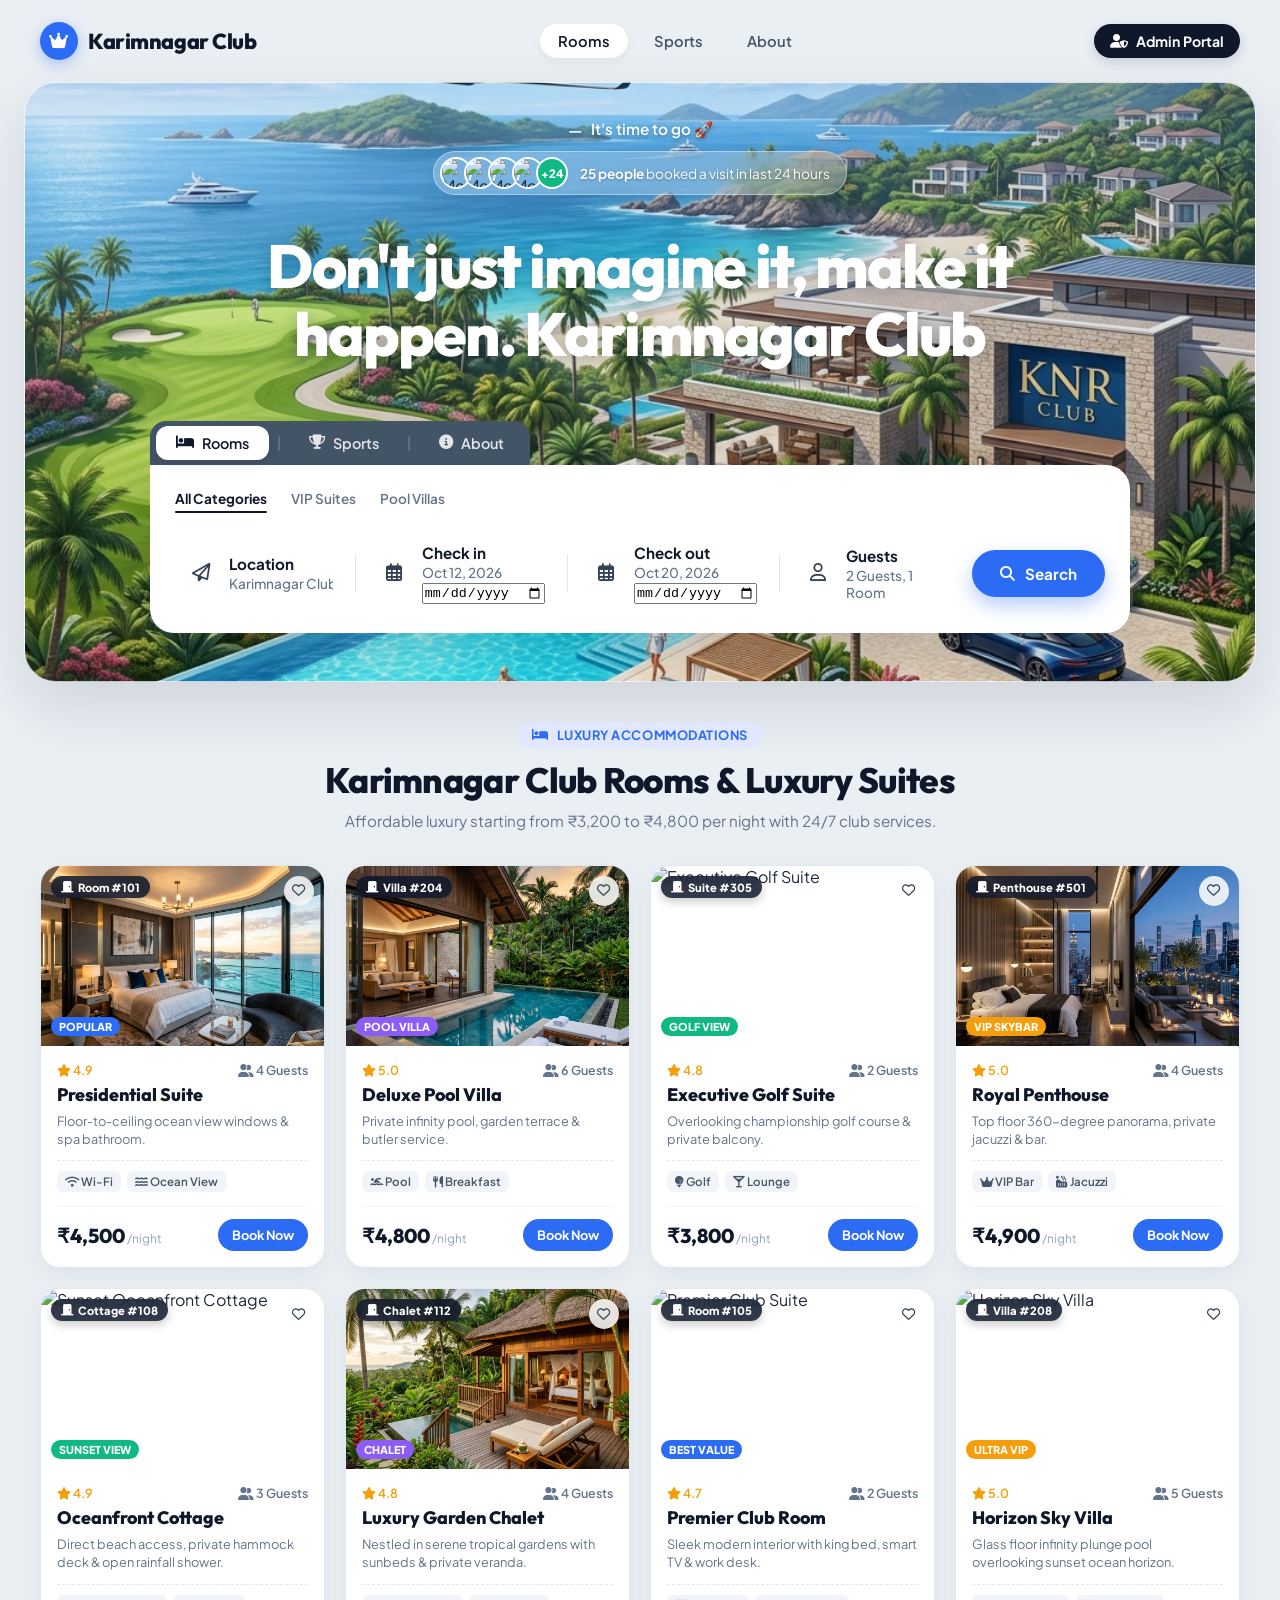
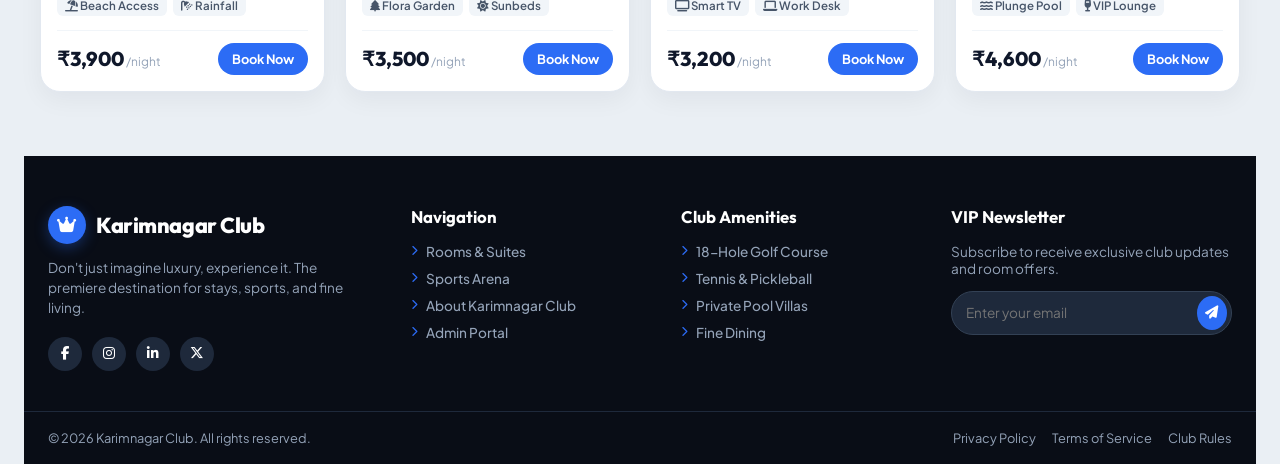
==== index.html @ 80416313 "Added club images" ====
﻿<!DOCTYPE html>
<html lang="en">
<head>
  <meta charset="UTF-8">
  <meta name="viewport" content="width=device-width, initial-scale=1.0">
  <title>Karimnagar Club - Exclusive Luxury Club, Suites & Sports Arena</title>
  <meta name="description" content="Experience premium luxury rooms, world-class sports facilities, and exclusive hospitality at Karimnagar Club. Book your stay today.">
  
  <!-- Google Fonts: Plus Jakarta Sans & Outfit -->
  <link rel="preconnect" href="https://fonts.googleapis.com">
  <link rel="preconnect" href="https://fonts.gstatic.com" crossorigin>
  <link href="https://fonts.googleapis.com/css2?family=Outfit:wght@400;500;600;700;800&family=Plus+Jakarta+Sans:wght@400;500;600;700;800&display=swap" rel="stylesheet">
  
  <!-- FontAwesome 6.5.1 Icons CDN -->
  <link rel="stylesheet" href="https://cdnjs.cloudflare.com/ajax/libs/font-awesome/6.5.1/css/all.min.css">
  
  <link rel="stylesheet" href="styles.css">
</head>
<body>

  <!-- Top Page Header Bar -->
  <header class="top-navbar">
    <div class="nav-container">
      
      <!-- Brand Logo -->
      <a href="#" class="brand-logo" id="brandLogo">
        <div class="logo-icon-wrapper">
          <i class="fa-solid fa-crown logo-icon"></i>
        </div>
        <span class="logo-text">Karimnagar Club</span>
      </a>



      <!-- Navigation Links -->
      <nav class="nav-menu" id="navMenu">
        <a href="#rooms" class="nav-link active" data-tab-nav="rooms">Rooms</a>
        <a href="#sports" class="nav-link" data-tab-nav="sports">Sports</a>
        <a href="#about" class="nav-link" data-tab-nav="about">About</a>
      </nav>

      <!-- Right Action Buttons -->
      <div class="nav-right-actions">
        <!-- Admin Dashboard Link -->
        <a href="./CLUB ADMIN/index.html" class="admin-link-btn" title="Open Admin Dashboard">
          <i class="fa-solid fa-user-shield"></i> Admin Portal
        </a>

        <button class="mobile-toggle-btn" id="mobileToggleBtn" aria-label="Toggle menu">
          <i class="fa-solid fa-bars"></i>
        </button>
      </div>

    </div>
  </header>

  <!-- Main Hero Card Container -->
  <main class="main-hero-section" id="home">
    <div class="hero-card-wrapper">



      <!-- Hero Top Banner Info -->
      <div class="hero-top-info">
        <div class="hero-tag-badge">
          <span class="dash">—</span>
          <span class="tag-text">It's time to go 🚀</span>
        </div>

        <div class="booking-social-proof">
          <div class="avatar-stack">
            <img src="https://images.unsplash.com/photo-1534528741775-53994a69daeb?w=100&auto=format&fit=crop&q=80" alt="Member 1" class="avatar-img">
            <img src="https://images.unsplash.com/photo-1507003211169-0a1dd7228f2d?w=100&auto=format&fit=crop&q=80" alt="Member 2" class="avatar-img">
            <img src="https://images.unsplash.com/photo-1494790108377-be9c29b29330?w=100&auto=format&fit=crop&q=80" alt="Member 3" class="avatar-img">
            <img src="https://images.unsplash.com/photo-1500648767791-00dcc994a43e?w=100&auto=format&fit=crop&q=80" alt="Member 4" class="avatar-img">
            <span class="avatar-count-badge">+24</span>
          </div>
          <span class="proof-text"><strong>25 people</strong> booked a visit in last 24 hours</span>
        </div>
      </div>

      <!-- Main Headline -->
      <div class="hero-headline-container">
        <h1 class="hero-headline">
          Don't just imagine it, make it<br class="desktop-br"> happen. <span class="highlight-word">Karimnagar Club</span>
        </h1>
      </div>

      <!-- Floating Booking / Search Widget Card -->
      <div class="search-widget-wrapper">
        
        <!-- Attached Navigation Tabs -->
        <div class="search-main-tabs" role="tablist">
          <button class="search-tab-btn active" data-tab="rooms" role="tab" aria-selected="true">
            <i class="fa-solid fa-bed"></i> Rooms
          </button>
          <div class="tab-divider">|</div>
          <button class="search-tab-btn" data-tab="sports" role="tab" aria-selected="false">
            <i class="fa-solid fa-trophy"></i> Sports
          </button>
          <div class="tab-divider">|</div>
          <button class="search-tab-btn" data-tab="about" role="tab" aria-selected="false">
            <i class="fa-solid fa-circle-info"></i> About
          </button>
        </div>

        <!-- Main Input White Box -->
        <div class="search-box-card">
          
          <div class="sub-category-filters">
            <button class="sub-filter-btn active" data-filter="all">All Categories</button>
            <button class="sub-filter-btn" data-filter="vip">VIP Suites</button>
            <button class="sub-filter-btn" data-filter="villas">Pool Villas</button>
          </div>

          <form class="search-form" id="searchForm" onsubmit="event.preventDefault();">
            
            <!-- 1. Location -->
            <div class="input-group-col location-col" id="locationGroup">
              <div class="input-icon">
                <i class="fa-regular fa-paper-plane"></i>
              </div>
              <div class="input-content">
                <label for="locationInput" class="input-label">Location</label>
                <input type="text" id="locationInput" class="custom-text-input" readonly value="Karimnagar Club Royal Resort">
              </div>
            </div>

            <div class="form-col-divider"></div>

            <!-- 2. Check In -->
            <div class="input-group-col date-col">
              <div class="input-icon">
                <i class="fa-regular fa-calendar-days"></i>
              </div>
              <div class="input-content">
                <label for="checkInInput" class="input-label">Check in</label>
                <input type="text" id="checkInInput" class="custom-text-input date-picker-trigger" placeholder="Add dates" readonly value="Oct 12, 2026">
                <input type="date" id="nativeCheckIn" class="native-date-hidden">
              </div>
            </div>

            <div class="form-col-divider"></div>

            <!-- 3. Check Out -->
            <div class="input-group-col date-col">
              <div class="input-icon">
                <i class="fa-regular fa-calendar-days"></i>
              </div>
              <div class="input-content">
                <label for="checkOutInput" class="input-label">Check out</label>
                <input type="text" id="checkOutInput" class="custom-text-input date-picker-trigger" placeholder="Add dates" readonly value="Oct 20, 2026">
                <input type="date" id="nativeCheckOut" class="native-date-hidden">
              </div>
            </div>

            <div class="form-col-divider"></div>

            <!-- 4. Guests -->
            <div class="input-group-col guests-col" id="guestsGroup">
              <div class="input-icon">
                <i class="fa-regular fa-user"></i>
              </div>
              <div class="input-content">
                <label class="input-label">Guests</label>
                <span class="guests-display-text" id="guestsDisplayText">2 Guests, 1 Room</span>
              </div>
              
              <div class="guests-popup-card" id="guestsPopup">
                <div class="guest-counter-row">
                  <div class="counter-info">
                    <span class="counter-title">Adults</span>
                    <span class="counter-subtitle">Ages 13 or above</span>
                  </div>
                  <div class="counter-controls">
                    <button class="counter-btn" id="adultMinus" type="button"><i class="fa-solid fa-minus"></i></button>
                    <span class="counter-value" id="adultCount">2</span>
                    <button class="counter-btn" id="adultPlus" type="button"><i class="fa-solid fa-plus"></i></button>
                  </div>
                </div>

                <div class="guest-counter-row">
                  <div class="counter-info">
                    <span class="counter-title">Children</span>
                    <span class="counter-subtitle">Ages 0 to 12</span>
                  </div>
                  <div class="counter-controls">
                    <button class="counter-btn" id="childMinus" type="button"><i class="fa-solid fa-minus"></i></button>
                    <span class="counter-value" id="childCount">0</span>
                    <button class="counter-btn" id="childPlus" type="button"><i class="fa-solid fa-plus"></i></button>
                  </div>
                </div>
              </div>
            </div>

            <!-- 5. Submit Search Button -->
            <div class="search-btn-col">
              <button type="submit" class="primary-search-btn" id="searchSubmitBtn">
                <i class="fa-solid fa-magnifying-glass"></i>
                <span>Search</span>
              </button>
            </div>

          </form>

        </div>

      </div>

    </div>
  </main>

  <!-- Dynamic Content View Area -->
  <div class="tab-content-wrapper">

    <!-- ==========================================================================
         TAB 1 CONTENT: ROOMS (Affordable 3,000 - 4,800 INR Pricing!)
         ========================================================================== -->
    <section class="tab-content-section active-section" id="section-rooms">
      <div class="section-container">
        <div class="section-header">
          <div class="section-badge"><i class="fa-solid fa-bed"></i> Luxury Accommodations</div>
          <h2 class="section-title">Karimnagar Club Rooms & Luxury Suites</h2>
          <p class="section-subtitle">Affordable luxury starting from ₹3,200 to ₹4,800 per night with 24/7 club services.</p>
        </div>

        <div class="rooms-grid">
          
          <!-- Room Card 1 (Room #101) -->
          <div class="room-card">
            <div class="room-image-wrapper">
              <img src="assets/room_presidential.png" alt="Presidential Ocean Suite" class="room-img">
              <span class="room-number-tag"><i class="fa-solid fa-door-closed"></i> Room #101</span>
              <span class="room-badge popular-badge">Popular</span>
              <button class="wishlist-btn" title="Save"><i class="fa-regular fa-heart"></i></button>
            </div>
            <div class="room-content">
              <div class="room-meta">
                <span class="room-rating"><i class="fa-solid fa-star"></i> 4.9</span>
                <span class="room-capacity"><i class="fa-solid fa-user-group"></i> 4 Guests</span>
              </div>
              <h3 class="room-title">Presidential Suite</h3>
              <p class="room-description">Floor-to-ceiling ocean view windows & spa bathroom.</p>
              <div class="room-amenities">
                <span><i class="fa-solid fa-wifi"></i> Wi-Fi</span>
                <span><i class="fa-solid fa-water"></i> Ocean View</span>
              </div>
              <div class="room-footer">
                <div class="room-price-box">
                  <span class="price-amount">₹4,500</span>
                  <span class="price-period">/night</span>
                </div>
                <button class="book-now-btn" onclick="bookRoom('Room #101 - Presidential Suite', '₹4,500')">Book Now</button>
              </div>
            </div>
          </div>

          <!-- Room Card 2 (Villa #204) -->
          <div class="room-card">
            <div class="room-image-wrapper">
              <img src="assets/room_villa.png" alt="Deluxe Private Pool Villa" class="room-img">
              <span class="room-number-tag"><i class="fa-solid fa-door-closed"></i> Villa #204</span>
              <span class="room-badge luxury-badge">Pool Villa</span>
              <button class="wishlist-btn" title="Save"><i class="fa-regular fa-heart"></i></button>
            </div>
            <div class="room-content">
              <div class="room-meta">
                <span class="room-rating"><i class="fa-solid fa-star"></i> 5.0</span>
                <span class="room-capacity"><i class="fa-solid fa-user-group"></i> 6 Guests</span>
              </div>
              <h3 class="room-title">Deluxe Pool Villa</h3>
              <p class="room-description">Private infinity pool, garden terrace & butler service.</p>
              <div class="room-amenities">
                <span><i class="fa-solid fa-person-swimming"></i> Pool</span>
                <span><i class="fa-solid fa-utensils"></i> Breakfast</span>
              </div>
              <div class="room-footer">
                <div class="room-price-box">
                  <span class="price-amount">₹4,800</span>
                  <span class="price-period">/night</span>
                </div>
                <button class="book-now-btn" onclick="bookRoom('Villa #204 - Deluxe Pool Villa', '₹4,800')">Book Now</button>
              </div>
            </div>
          </div>

          <!-- Room Card 3 (Suite #305) -->
          <div class="room-card">
            <div class="room-image-wrapper">
              <img src="https://images.unsplash.com/photo-1582719478250-c89cae4dc85b?w=800&auto=format&fit=crop&q=80" alt="Executive Golf Suite" class="room-img">
              <span class="room-number-tag"><i class="fa-solid fa-door-closed"></i> Suite #305</span>
              <span class="room-badge view-badge">Golf View</span>
              <button class="wishlist-btn" title="Save"><i class="fa-regular fa-heart"></i></button>
            </div>
            <div class="room-content">
              <div class="room-meta">
                <span class="room-rating"><i class="fa-solid fa-star"></i> 4.8</span>
                <span class="room-capacity"><i class="fa-solid fa-user-group"></i> 2 Guests</span>
              </div>
              <h3 class="room-title">Executive Golf Suite</h3>
              <p class="room-description">Overlooking championship golf course & private balcony.</p>
              <div class="room-amenities">
                <span><i class="fa-solid fa-golf-ball-tee"></i> Golf</span>
                <span><i class="fa-solid fa-martini-glass"></i> Lounge</span>
              </div>
              <div class="room-footer">
                <div class="room-price-box">
                  <span class="price-amount">₹3,800</span>
                  <span class="price-period">/night</span>
                </div>
                <button class="book-now-btn" onclick="bookRoom('Suite #305 - Executive Golf Suite', '₹3,800')">Book Now</button>
              </div>
            </div>
          </div>

          <!-- Room Card 4 (Penthouse #501) -->
          <div class="room-card">
            <div class="room-image-wrapper">
              <img src="assets/room_penthouse.png" alt="Royal Penthouse Suite" class="room-img">
              <span class="room-number-tag"><i class="fa-solid fa-door-closed"></i> Penthouse #501</span>
              <span class="room-badge penthouse-badge">VIP Skybar</span>
              <button class="wishlist-btn" title="Save"><i class="fa-regular fa-heart"></i></button>
            </div>
            <div class="room-content">
              <div class="room-meta">
                <span class="room-rating"><i class="fa-solid fa-star"></i> 5.0</span>
                <span class="room-capacity"><i class="fa-solid fa-user-group"></i> 4 Guests</span>
              </div>
              <h3 class="room-title">Royal Penthouse</h3>
              <p class="room-description">Top floor 360-degree panorama, private jacuzzi & bar.</p>
              <div class="room-amenities">
                <span><i class="fa-solid fa-crown"></i> VIP Bar</span>
                <span><i class="fa-solid fa-hot-tub-person"></i> Jacuzzi</span>
              </div>
              <div class="room-footer">
                <div class="room-price-box">
                  <span class="price-amount">₹4,900</span>
                  <span class="price-period">/night</span>
                </div>
                <button class="book-now-btn" onclick="bookRoom('Penthouse #501 - Royal Penthouse', '₹4,900')">Book Now</button>
              </div>
            </div>
          </div>

          <!-- Room Card 5 (Cottage #108) -->
          <div class="room-card">
            <div class="room-image-wrapper">
              <img src="https://images.unsplash.com/photo-1566073771259-6a8506099945?w=800&auto=format&fit=crop&q=80" alt="Sunset Oceanfront Cottage" class="room-img">
              <span class="room-number-tag"><i class="fa-solid fa-door-closed"></i> Cottage #108</span>
              <span class="room-badge view-badge">Sunset View</span>
              <button class="wishlist-btn" title="Save"><i class="fa-regular fa-heart"></i></button>
            </div>
            <div class="room-content">
              <div class="room-meta">
                <span class="room-rating"><i class="fa-solid fa-star"></i> 4.9</span>
                <span class="room-capacity"><i class="fa-solid fa-user-group"></i> 3 Guests</span>
              </div>
              <h3 class="room-title">Oceanfront Cottage</h3>
              <p class="room-description">Direct beach access, private hammock deck & open rainfall shower.</p>
              <div class="room-amenities">
                <span><i class="fa-solid fa-umbrella-beach"></i> Beach Access</span>
                <span><i class="fa-solid fa-shower"></i> Rainfall</span>
              </div>
              <div class="room-footer">
                <div class="room-price-box">
                  <span class="price-amount">₹3,900</span>
                  <span class="price-period">/night</span>
                </div>
                <button class="book-now-btn" onclick="bookRoom('Cottage #108 - Oceanfront Cottage', '₹3,900')">Book Now</button>
              </div>
            </div>
          </div>

          <!-- Room Card 6 (Chalet #112) -->
          <div class="room-card">
            <div class="room-image-wrapper">
              <img src="assets/room_chalet.png" alt="Luxury Garden Chalet" class="room-img">
              <span class="room-number-tag"><i class="fa-solid fa-door-closed"></i> Chalet #112</span>
              <span class="room-badge luxury-badge">Chalet</span>
              <button class="wishlist-btn" title="Save"><i class="fa-regular fa-heart"></i></button>
            </div>
            <div class="room-content">
              <div class="room-meta">
                <span class="room-rating"><i class="fa-solid fa-star"></i> 4.8</span>
                <span class="room-capacity"><i class="fa-solid fa-user-group"></i> 4 Guests</span>
              </div>
              <h3 class="room-title">Luxury Garden Chalet</h3>
              <p class="room-description">Nestled in serene tropical gardens with sunbeds & private veranda.</p>
              <div class="room-amenities">
                <span><i class="fa-solid fa-tree"></i> Flora Garden</span>
                <span><i class="fa-solid fa-sun"></i> Sunbeds</span>
              </div>
              <div class="room-footer">
                <div class="room-price-box">
                  <span class="price-amount">₹3,500</span>
                  <span class="price-period">/night</span>
                </div>
                <button class="book-now-btn" onclick="bookRoom('Chalet #112 - Garden Chalet', '₹3,500')">Book Now</button>
              </div>
            </div>
          </div>

          <!-- Room Card 7 (Room #105) -->
          <div class="room-card">
            <div class="room-image-wrapper">
              <img src="https://images.unsplash.com/photo-1618773928121-c32242e63f39?w=800&auto=format&fit=crop&q=80" alt="Premier Club Suite" class="room-img">
              <span class="room-number-tag"><i class="fa-solid fa-door-closed"></i> Room #105</span>
              <span class="room-badge popular-badge">Best Value</span>
              <button class="wishlist-btn" title="Save"><i class="fa-regular fa-heart"></i></button>
            </div>
            <div class="room-content">
              <div class="room-meta">
                <span class="room-rating"><i class="fa-solid fa-star"></i> 4.7</span>
                <span class="room-capacity"><i class="fa-solid fa-user-group"></i> 2 Guests</span>
              </div>
              <h3 class="room-title">Premier Club Room</h3>
              <p class="room-description">Sleek modern interior with king bed, smart TV & work desk.</p>
              <div class="room-amenities">
                <span><i class="fa-solid fa-tv"></i> Smart TV</span>
                <span><i class="fa-solid fa-laptop"></i> Work Desk</span>
              </div>
              <div class="room-footer">
                <div class="room-price-box">
                  <span class="price-amount">₹3,200</span>
                  <span class="price-period">/night</span>
                </div>
                <button class="book-now-btn" onclick="bookRoom('Room #105 - Premier Club Room', '₹3,200')">Book Now</button>
              </div>
            </div>
          </div>

          <!-- Room Card 8 (Villa #208) -->
          <div class="room-card">
            <div class="room-image-wrapper">
              <img src="https://images.unsplash.com/photo-1590490360182-c33d57733427?w=800&auto=format&fit=crop&q=80" alt="Horizon Sky Villa" class="room-img">
              <span class="room-number-tag"><i class="fa-solid fa-door-closed"></i> Villa #208</span>
              <span class="room-badge penthouse-badge">Ultra VIP</span>
              <button class="wishlist-btn" title="Save"><i class="fa-regular fa-heart"></i></button>
            </div>
            <div class="room-content">
              <div class="room-meta">
                <span class="room-rating"><i class="fa-solid fa-star"></i> 5.0</span>
                <span class="room-capacity"><i class="fa-solid fa-user-group"></i> 5 Guests</span>
              </div>
              <h3 class="room-title">Horizon Sky Villa</h3>
              <p class="room-description">Glass floor infinity plunge pool overlooking sunset ocean horizon.</p>
              <div class="room-amenities">
                <span><i class="fa-solid fa-water"></i> Plunge Pool</span>
                <span><i class="fa-solid fa-wine-glass"></i> VIP Lounge</span>
              </div>
              <div class="room-footer">
                <div class="room-price-box">
                  <span class="price-amount">₹4,600</span>
                  <span class="price-period">/night</span>
                </div>
                <button class="book-now-btn" onclick="bookRoom('Villa #208 - Horizon Sky Villa', '₹4,600')">Book Now</button>
              </div>
            </div>
          </div>

        </div>
      </div>
    </section>

    <!-- TAB 2: SPORTS -->
    <section class="tab-content-section" id="section-sports">
      <div class="section-container sports-section-bg">
        <div class="section-header">
          <div class="section-badge sports-badge"><i class="fa-solid fa-trophy"></i> World-Class Facilities</div>
          <h2 class="section-title">Karimnagar Club Sports & Athletic Arena</h2>
          <p class="section-subtitle">Explore 6 professional sporting facilities with certified trainers, night lighting, and tournament hosting.</p>
        </div>

        <div class="sports-grid">
          
          <div class="sport-card">
            <div class="sport-image-wrapper">
              <img src="assets/sport_golf.png" alt="Golf Course" class="sport-img">
              <span class="sport-category-tag"><i class="fa-solid fa-golf-ball-tee"></i> Golf & Country Club</span>
            </div>
            <div class="sport-content">
              <div class="sport-header-row">
                <h3 class="sport-title">18-Hole Championship Golf Course</h3>
                <span class="sport-status"><i class="fa-solid fa-circle-dot"></i> Open Daily</span>
              </div>
              <p class="sport-description">PGA standard greens featuring scenic water hazards, practice range & pro shop.</p>
              <div class="sport-features-list">
                <span><i class="fa-solid fa-circle-check"></i> Night Lighting</span>
                <span><i class="fa-solid fa-circle-check"></i> PGA Pro Trainers</span>
              </div>
            </div>
          </div>

          <div class="sport-card">
            <div class="sport-image-wrapper">
              <img src="assets/sport_tennis.png" alt="Tennis Courts" class="sport-img">
              <span class="sport-category-tag"><i class="fa-solid fa-baseball"></i> Racket Sports</span>
            </div>
            <div class="sport-content">
              <div class="sport-header-row">
                <h3 class="sport-title">Illuminated Tennis & Pickleball</h3>
                <span class="sport-status"><i class="fa-solid fa-circle-dot"></i> Open Daily</span>
              </div>
              <p class="sport-description">Synthetic clay and hard courts equipped with LED floodlights & ball machines.</p>
              <div class="sport-features-list">
                <span><i class="fa-solid fa-circle-check"></i> 6 Clay Courts</span>
                <span><i class="fa-solid fa-circle-check"></i> Pickleball Zone</span>
              </div>
            </div>
          </div>

          <div class="sport-card">
            <div class="sport-image-wrapper">
              <img src="https://images.unsplash.com/photo-1576013551627-0cc20b96c2a7?w=800&auto=format&fit=crop&q=80" alt="Infinity Pool" class="sport-img">
              <span class="sport-category-tag"><i class="fa-solid fa-person-swimming"></i> Aquatics</span>
            </div>
            <div class="sport-content">
              <div class="sport-header-row">
                <h3 class="sport-title">Infinity Olympic Lap Pool</h3>
                <span class="sport-status"><i class="fa-solid fa-circle-dot"></i> Open Daily</span>
              </div>
              <p class="sport-description">Temperature-controlled 50-meter lap pool with poolside cabanas & aquatic lounge.</p>
              <div class="sport-features-list">
                <span><i class="fa-solid fa-circle-check"></i> Heated Pool</span>
                <span><i class="fa-solid fa-circle-check"></i> Poolside Bar</span>
              </div>
            </div>
          </div>

          <div class="sport-card">
            <div class="sport-image-wrapper">
              <img src="https://images.unsplash.com/photo-1534438327276-14e5300c3a48?w=800&auto=format&fit=crop&q=80" alt="Gym & Fitness" class="sport-img">
              <span class="sport-category-tag"><i class="fa-solid fa-dumbbell"></i> Fitness & Health</span>
            </div>
            <div class="sport-content">
              <div class="sport-header-row">
                <h3 class="sport-title">Technogym & Glass Squash Court</h3>
                <span class="sport-status"><i class="fa-solid fa-circle-dot"></i> 24/7 Access</span>
              </div>
              <p class="sport-description">Technogym smart equipment, glass squash courts, sauna & steam rooms.</p>
              <div class="sport-features-list">
                <span><i class="fa-solid fa-circle-check"></i> Smart Equipment</span>
                <span><i class="fa-solid fa-circle-check"></i> Sauna & Steam</span>
              </div>
            </div>
          </div>

          <div class="sport-card">
            <div class="sport-image-wrapper">
              <img src="assets/sport_equestrian.png" alt="Equestrian Club" class="sport-img">
              <span class="sport-category-tag"><i class="fa-solid fa-horse"></i> Equestrian Club</span>
            </div>
            <div class="sport-content">
              <div class="sport-header-row">
                <h3 class="sport-title">Thoroughbred Equestrian Arena</h3>
                <span class="sport-status"><i class="fa-solid fa-circle-dot"></i> Open Daily</span>
              </div>
              <p class="sport-description">Professional riding arena, thoroughbred stables & certified equestrian trainers.</p>
              <div class="sport-features-list">
                <span><i class="fa-solid fa-circle-check"></i> Riding Track</span>
                <span><i class="fa-solid fa-circle-check"></i> Stabling Care</span>
              </div>
            </div>
          </div>

          <div class="sport-card">
            <div class="sport-image-wrapper">
              <img src="https://images.unsplash.com/photo-1626224583764-f87db24ac4ea?w=800&auto=format&fit=crop&q=80" alt="Indoor Badminton Arena" class="sport-img">
              <span class="sport-category-tag"><i class="fa-solid fa-table-tennis-paddle-ball"></i> Indoor Sports</span>
            </div>
            <div class="sport-content">
              <div class="sport-header-row">
                <h3 class="sport-title">Indoor Badminton & Sports Complex</h3>
                <span class="sport-status"><i class="fa-solid fa-circle-dot"></i> Open Daily</span>
              </div>
              <p class="sport-description">BWF-standard wooden flooring badminton courts, table tennis & basketball zone.</p>
              <div class="sport-features-list">
                <span><i class="fa-solid fa-circle-check"></i> Wooden Flooring</span>
                <span><i class="fa-solid fa-circle-check"></i> Table Tennis</span>
              </div>
            </div>
          </div>

        </div>
      </div>
    </section>

    <!-- TAB 3: ABOUT -->
    <section class="tab-content-section" id="section-about">
      <div class="section-container">
        
        <div class="about-card-container">
          <div class="about-grid">
            
            <div class="about-info-col">
              <div class="section-badge"><i class="fa-solid fa-crown"></i> Who We Are</div>
              <h2 class="about-heading">Welcome to Karimnagar Club</h2>
              <p class="about-description">
                Established as the pinnacle of luxury hospitality, sports, and recreation, <strong>Karimnagar Club</strong> has provided over 30 years of premier service to elite members seeking private oceanfront suites, fine dining, and international sports infrastructure.
              </p>
              
              <div class="services-list-grid">
                <div class="service-item">
                  <div class="service-icon"><i class="fa-solid fa-concierge-bell"></i></div>
                  <div class="service-text">
                    <h4>24/7 Butler Service</h4>
                    <p>Personalized assistance tailored to your every preference.</p>
                  </div>
                </div>

                <div class="service-item">
                  <div class="service-icon"><i class="fa-solid fa-utensils"></i></div>
                  <div class="service-text">
                    <h4>Michelin Star Dining</h4>
                    <p>Curated gourmet menus from international master chefs.</p>
                  </div>
                </div>

                <div class="service-item">
                  <div class="service-icon"><i class="fa-solid fa-spa"></i></div>
                  <div class="service-text">
                    <h4>Luxury Spa & Wellness</h4>
                    <p>Hydrotherapy, massages & relaxation lounges.</p>
                  </div>
                </div>

                <div class="service-item">
                  <div class="service-icon"><i class="fa-solid fa-plane-up"></i></div>
                  <div class="service-text">
                    <h4>Private Heliport & Aviation</h4>
                    <p>Direct private helicopter landing pad & VIP transport.</p>
                  </div>
                </div>
              </div>
            </div>

            <div class="about-contact-col">
              <div class="address-card">
                <h3 class="address-title"><i class="fa-solid fa-location-dot"></i> Location & Contact</h3>
                <p class="address-text">
                  Visit our flagship resort and experience the pinnacle of luxury sports and hospitality.
                </p>

                <div class="contact-details">
                  <div class="contact-line">
                    <i class="fa-solid fa-building"></i>
                    <div>
                      <strong>Address:</strong><br>
                      Karimnagar Club Estate, 100 Royal Palm Avenue,<br>
                      Jubilee Hills, Hyderabad, Telangana 500033
                    </div>
                  </div>

                  <div class="contact-line">
                    <i class="fa-solid fa-phone"></i>
                    <div>
                      <strong>Direct Hotline:</strong><br>
                      +91 98765 43210 / +91 40 2345 6789
                    </div>
                  </div>

                  <div class="contact-line">
                    <i class="fa-solid fa-envelope"></i>
                    <div>
                      <strong>Email Concierge:</strong><br>
                      concierge@karimnagarclub.com
                    </div>
                  </div>
                </div>

                <a href="#rooms" onclick="switchTab('rooms');" class="directions-btn">
                  <i class="fa-solid fa-compass"></i> Reserve Suites Now
                </a>
              </div>
            </div>

          </div>
        </div>

        <div class="faq-container">
          <h3 class="faq-section-title"><i class="fa-solid fa-circle-question"></i> Frequently Asked Questions</h3>
          
          <div class="faq-accordion">
            <details class="faq-item">
              <summary class="faq-question">How do I become a member of Karimnagar Club? <i class="fa-solid fa-chevron-down"></i></summary>
              <div class="faq-answer">
                Membership at Karimnagar Club is available via invitation or member referral. You can also submit an application via our concierge hotline or by visiting our administration office.
              </div>
            </details>

            <details class="faq-item">
              <summary class="faq-question">What are the check-in and check-out times for suites? <i class="fa-solid fa-chevron-down"></i></summary>
              <div class="faq-answer">
                Standard check-in is at 2:00 PM and check-out is at 12:00 PM. VIP members enjoy complimentary early check-in and late check-out privileges based on availability.
              </div>
            </details>

            <details class="faq-item">
              <summary class="faq-question">Are the sports facilities open to room guests? <i class="fa-solid fa-chevron-down"></i></summary>
              <div class="faq-answer">
                Yes! All suite and villa guests enjoy complimentary access to the Olympic lap pool, tennis courts, and gym during their stay. Golf green fees and equestrian lessons are available at member rates.
              </div>
            </details>
          </div>
        </div>

      </div>
    </section>

  </div>

  <!-- FOOTER -->
  <footer class="site-footer">
    <div class="footer-container">
      
      <div class="footer-col brand-col">
        <a href="#home" class="footer-logo">
          <div class="logo-icon-wrapper">
            <i class="fa-solid fa-crown logo-icon"></i>
          </div>
          <span class="logo-text">Karimnagar Club</span>
        </a>
        <p class="footer-tagline">
          Don't just imagine luxury, experience it. The premiere destination for stays, sports, and fine living.
        </p>
        <div class="footer-social-links">
          <a href="#" aria-label="Facebook"><i class="fa-brands fa-facebook-f"></i></a>
          <a href="#" aria-label="Instagram"><i class="fa-brands fa-instagram"></i></a>
          <a href="#" aria-label="LinkedIn"><i class="fa-brands fa-linkedin-in"></i></a>
          <a href="#" aria-label="Twitter"><i class="fa-brands fa-x-twitter"></i></a>
        </div>
      </div>

      <div class="footer-col">
        <h4 class="footer-heading">Navigation</h4>
        <ul class="footer-links-list">
          <li><a href="#" onclick="switchTab('rooms')"><i class="fa-solid fa-chevron-right"></i> Rooms & Suites</a></li>
          <li><a href="#" onclick="switchTab('sports')"><i class="fa-solid fa-chevron-right"></i> Sports Arena</a></li>
          <li><a href="#" onclick="switchTab('about')"><i class="fa-solid fa-chevron-right"></i> About Karimnagar Club</a></li>
          <li><a href="./CLUB ADMIN/index.html"><i class="fa-solid fa-chevron-right"></i> Admin Portal</a></li>
        </ul>
      </div>

      <div class="footer-col">
        <h4 class="footer-heading">Club Amenities</h4>
        <ul class="footer-links-list">
          <li><a href="#" onclick="switchTab('sports')"><i class="fa-solid fa-chevron-right"></i> 18-Hole Golf Course</a></li>
          <li><a href="#" onclick="switchTab('sports')"><i class="fa-solid fa-chevron-right"></i> Tennis & Pickleball</a></li>
          <li><a href="#" onclick="switchTab('rooms')"><i class="fa-solid fa-chevron-right"></i> Private Pool Villas</a></li>
          <li><a href="#" onclick="switchTab('about')"><i class="fa-solid fa-chevron-right"></i> Fine Dining</a></li>
        </ul>
      </div>

      <div class="footer-col newsletter-col">
        <h4 class="footer-heading">VIP Newsletter</h4>
        <p class="newsletter-desc">Subscribe to receive exclusive club updates and room offers.</p>
        <form class="newsletter-form" onsubmit="event.preventDefault(); showToast('Thank you for subscribing to Karimnagar Club!');">
          <input type="email" placeholder="Enter your email" required class="newsletter-input">
          <button type="submit" class="newsletter-submit-btn"><i class="fa-solid fa-paper-plane"></i></button>
        </form>
      </div>

    </div>

    <div class="footer-bottom-bar">
      <div class="footer-bottom-container">
        <p>&copy; 2026 Karimnagar Club. All rights reserved.</p>
        <div class="footer-legal-links">
          <a href="#">Privacy Policy</a>
          <a href="#">Terms of Service</a>
          <a href="#">Club Rules</a>
        </div>
      </div>
    </div>
  </footer>

  <!-- Modals -->
  <div class="modal-overlay" id="bookingModal">
    <div class="modal-card">
      <h3>Register Details</h3>
      <form id="bookingForm" onsubmit="event.preventDefault(); submitBooking();" style="display: flex; flex-direction: column; gap: 10px;">
        <input type="text" id="bName" placeholder="Name" required class="custom-text-input" style="padding: 10px; border: 1px solid #e2e8f0; border-radius: 8px;">
        <input type="text" id="bMobile" placeholder="Mobile Number" required class="custom-text-input" style="padding: 10px; border: 1px solid #e2e8f0; border-radius: 8px;">
        <input type="number" id="bRooms" placeholder="Number of Rooms" required class="custom-text-input" min="1" style="padding: 10px; border: 1px solid #e2e8f0; border-radius: 8px;">
        <input type="date" id="bDates" placeholder="Dates" required class="custom-text-input" style="padding: 10px; border: 1px solid #e2e8f0; border-radius: 8px;">
        <textarea id="bAddress" placeholder="Address" required class="custom-text-input" rows="3" style="padding: 10px; border: 1px solid #e2e8f0; border-radius: 8px;"></textarea>
        <button type="submit" class="book-now-btn" style="width: 100%; margin-top: 10px; background: var(--color-brand-blue); color: #fff; padding: 12px; border: none; border-radius: 12px; cursor: pointer; font-weight: 700;">Save & Next</button>
        <button type="button" class="close-modal-btn" onclick="closeModal('bookingModal')">Cancel</button>
      </form>
    </div>
  </div>

  <div class="modal-overlay" id="paymentModal">
    <div class="modal-card" style="padding: 0; max-width: 450px; overflow: hidden; border-radius: 12px; border: 1px solid #e2e8f0; margin: auto;">
      <!-- Razorpay Header -->
      <div style="background: #02042b; color: white; padding: 25px 20px; display: flex; justify-content: space-between; align-items: center;">
        <div>
          <h3 style="margin: 0; font-size: 1.3rem; color: #fff; display: flex; align-items: center; gap: 8px;"><i class="fa-solid fa-crown" style="color: #3399cc;"></i> Karimnagar Club</h3>
          <p style="margin: 5px 0 0 0; font-size: 0.9rem; opacity: 0.8;">Test Business</p>
        </div>
        <div style="text-align: right;">
          <p style="margin: 0; font-size: 0.85rem; opacity: 0.8;">Amount Payable</p>
          <strong id="payAmount" style="font-size: 1.4rem;">₹0</strong>
        </div>
      </div>
      <!-- Body -->
      <div style="padding: 25px 20px;">
        <h4 style="margin-top: 0; margin-bottom: 20px; color: #334155; font-size: 1rem; border-bottom: 1px solid #e2e8f0; padding-bottom: 10px;">Select Payment Method</h4>
        <div style="display: flex; flex-direction: column; gap: 15px;">
          <label style="display: flex; align-items: center; padding: 15px; border: 1px solid #e2e8f0; border-radius: 8px; cursor: pointer; transition: all 0.2s;">
            <input type="radio" name="payMethod" value="upi" checked style="margin-right: 15px; transform: scale(1.2); accent-color: #3399cc;">
            <div style="display: flex; flex-direction: column;">
              <span style="font-weight: 600; color: #0f172a; font-size: 1rem;">UPI / QR</span>
              <span style="font-size: 0.85rem; color: #64748b;">Google Pay, PhonePe, Paytm & more</span>
            </div>
            <i class="fa-brands fa-google-pay" style="margin-left: auto; font-size: 1.5rem; color: #5f6368;"></i>
          </label>
          <label style="display: flex; align-items: center; padding: 15px; border: 1px solid #e2e8f0; border-radius: 8px; cursor: pointer; transition: all 0.2s;">
            <input type="radio" name="payMethod" value="card" style="margin-right: 15px; transform: scale(1.2); accent-color: #3399cc;">
            <div style="display: flex; flex-direction: column;">
              <span style="font-weight: 600; color: #0f172a; font-size: 1rem;">Card</span>
              <span style="font-size: 0.85rem; color: #64748b;">Visa, MasterCard, RuPay & more</span>
            </div>
            <i class="fa-regular fa-credit-card" style="margin-left: auto; font-size: 1.2rem; color: #5f6368;"></i>
          </label>
          <label style="display: flex; align-items: center; padding: 15px; border: 1px solid #e2e8f0; border-radius: 8px; cursor: pointer; transition: all 0.2s;">
            <input type="radio" name="payMethod" value="netbanking" style="margin-right: 15px; transform: scale(1.2); accent-color: #3399cc;">
            <div style="display: flex; flex-direction: column;">
              <span style="font-weight: 600; color: #0f172a; font-size: 1rem;">Netbanking</span>
              <span style="font-size: 0.85rem; color: #64748b;">All Indian banks</span>
            </div>
            <i class="fa-solid fa-building-columns" style="margin-left: auto; font-size: 1.2rem; color: #5f6368;"></i>
          </label>
        </div>
        <button type="button" style="width: 100%; margin-top: 25px; background: #3399cc; color: #fff; padding: 16px; border: none; border-radius: 8px; cursor: pointer; font-weight: 700; font-size: 1.05rem; box-shadow: 0 4px 12px rgba(51, 153, 204, 0.3); transition: background 0.2s;" onclick="processPayment()" onmouseover="this.style.background='#2780ab'" onmouseout="this.style.background='#3399cc'">Pay Now</button>
        <div style="text-align: center; margin-top: 20px;">
           <button type="button" class="close-modal-btn" onclick="closeModal('paymentModal')" style="font-size: 0.9rem; color: #94a3b8; text-decoration: underline;">Cancel Payment</button>
        </div>
      </div>
    </div>
  </div>

  <div class="modal-overlay" id="successModal">
    <div class="modal-card" style="text-align: center; padding: 40px 30px; margin: auto; max-width: 450px;">
      <div style="width: 80px; height: 80px; background: #10b981; color: white; border-radius: 50%; display: flex; align-items: center; justify-content: center; font-size: 40px; margin: 0 auto 20px auto; box-shadow: 0 10px 20px rgba(16, 185, 129, 0.3);">
        <i class="fa-solid fa-check"></i>
      </div>
      <h2 style="margin-bottom: 10px; color: #0f172a; font-family: var(--font-display);">Payment Successful!</h2>
      <p style="color: #64748b; margin-bottom: 25px; font-size: 1rem; line-height: 1.5;">Your booking has been confirmed. A receipt has been sent to your registered mobile and email.</p>
      <button type="button" style="background: var(--color-brand-blue); color: #fff; padding: 12px 30px; border: none; border-radius: 8px; cursor: pointer; font-weight: 700; font-size: 1rem; width: 100%;" onclick="closeModal('successModal')">Done</button>
    </div>
  </div>

  <div class="toast-notification" id="toastNotice">
    <i class="fa-solid fa-circle-check toast-icon"></i>
    <span class="toast-message" id="toastMessage">Welcome to Karimnagar Club!</span>
  </div>

  <script src="script.js"></script>
</body>
</html>
---- styles.css ----
﻿/* ==========================================================================
   Karimnagar Club - Complete Stylesheet with Room Numbers Tag & Admin Link
   ========================================================================== */

*, *::before, *::after {
  box-sizing: border-box;
  margin: 0;
  padding: 0;
}

:root {
  --font-primary: 'Plus Jakarta Sans', -apple-system, BlinkMacSystemFont, sans-serif;
  --font-display: 'Outfit', sans-serif;
  
  --color-brand-blue: #2c6cf5;
  --color-brand-blue-hover: #1e56d9;
  --color-accent-orange: #ff6b3b;
  --color-accent-orange-hover: #e85527;
  --color-dark-slate: #1e293b;
  --color-tab-bg: #435467;
  
  --color-text-main: #1e293b;
  --color-text-muted: #64748b;
  --color-text-light: #94a3b8;
  
  --bg-page: #eaeff4;
  --radius-card: 32px;
  --radius-pill: 9999px;
  
  --shadow-card: 0 24px 60px rgba(15, 23, 42, 0.12);
  --shadow-sm: 0 4px 12px rgba(0, 0, 0, 0.05);
  --shadow-dropdown: 0 16px 40px rgba(0, 0, 0, 0.15);
  
  --transition-fast: all 0.2s cubic-bezier(0.4, 0, 0.2, 1);
  --transition-normal: all 0.3s cubic-bezier(0.4, 0, 0.2, 1);
}

html {
  font-size: 16px;
  scroll-behavior: smooth;
}

body {
  font-family: var(--font-primary);
  background-color: var(--bg-page);
  color: var(--color-text-main);
  min-height: 100vh;
  padding: 16px 24px 0 24px;
  -webkit-font-smoothing: antialiased;
}

@media (max-width: 768px) {
  body {
    padding: 8px 12px 0 12px;
  }
}

/* --------------------------------------------------------------------------
   Top Navigation Bar
   -------------------------------------------------------------------------- */
.top-navbar {
  width: 100%;
  max-width: 1380px;
  margin: 0 auto 16px auto;
  padding: 6px 16px;
}

.nav-container {
  display: flex;
  align-items: center;
  justify-content: space-between;
  gap: 20px;
}

.brand-logo {
  display: flex;
  align-items: center;
  gap: 10px;
  text-decoration: none;
}

.logo-icon-wrapper {
  width: 38px;
  height: 38px;
  background: var(--color-brand-blue);
  border-radius: 50%;
  display: flex;
  align-items: center;
  justify-content: center;
  color: #ffffff;
  font-size: 1.1rem;
  box-shadow: 0 4px 14px rgba(44, 108, 245, 0.35);
  transition: var(--transition-fast);
}

.brand-logo:hover .logo-icon-wrapper {
  transform: rotate(-10deg) scale(1.05);
}

.logo-text {
  font-family: var(--font-display);
  font-weight: 800;
  font-size: 1.35rem;
  color: #0f172a;
  letter-spacing: -0.02em;
}

.app-download-pill {
  display: flex;
  align-items: center;
  gap: 12px;
  background: #ffffff;
  padding: 6px 8px 6px 18px;
  border-radius: var(--radius-pill);
  box-shadow: var(--shadow-sm);
  border: 1px solid rgba(226, 232, 240, 0.8);
}

.app-pill-text {
  font-size: 0.88rem;
  font-weight: 600;
  color: var(--color-dark-slate);
}

.app-icons {
  display: flex;
  align-items: center;
  gap: 6px;
}

.app-icon-btn {
  width: 28px;
  height: 28px;
  border-radius: 50%;
  background: #f1f5f9;
  color: #334155;
  display: flex;
  align-items: center;
  justify-content: center;
  text-decoration: none;
  font-size: 0.85rem;
  transition: var(--transition-fast);
}

.app-icon-btn:hover {
  background: #e2e8f0;
  color: #0f172a;
  transform: translateY(-1px);
}

.app-icon-btn.action-download {
  background: #0f172a;
  color: #ffffff;
}

.app-icon-btn.action-download:hover {
  background: var(--color-brand-blue);
}

.nav-menu {
  display: flex;
  align-items: center;
  gap: 8px;
}

.nav-link {
  text-decoration: none;
  font-size: 0.92rem;
  font-weight: 600;
  color: #475569;
  padding: 8px 18px;
  border-radius: var(--radius-pill);
  transition: var(--transition-fast);
  cursor: pointer;
}

.nav-link:hover {
  color: #0f172a;
}

.nav-link.active {
  background: #ffffff;
  color: #0f172a;
  box-shadow: var(--shadow-sm);
}

.nav-right-actions {
  display: flex;
  align-items: center;
  gap: 12px;
}

.admin-link-btn {
  display: inline-flex;
  align-items: center;
  gap: 8px;
  background: #0f172a;
  color: #ffffff;
  text-decoration: none;
  font-size: 0.88rem;
  font-weight: 700;
  padding: 8px 16px;
  border-radius: var(--radius-pill);
  transition: var(--transition-fast);
  box-shadow: 0 4px 12px rgba(15, 23, 42, 0.15);
}

.admin-link-btn:hover {
  background: var(--color-brand-blue);
  transform: translateY(-1px);
}

.signup-btn {
  display: inline-flex;
  align-items: center;
  gap: 10px;
  background: var(--color-accent-orange);
  color: #ffffff;
  text-decoration: none;
  font-weight: 700;
  font-size: 0.92rem;
  padding: 6px 8px 6px 20px;
  border-radius: var(--radius-pill);
  box-shadow: 0 8px 20px rgba(255, 107, 59, 0.3);
  transition: var(--transition-normal);
}

.signup-btn:hover {
  background: var(--color-accent-orange-hover);
  transform: translateY(-1px);
}

.signup-arrow-circle {
  width: 30px;
  height: 30px;
  border-radius: 50%;
  background: rgba(255, 255, 255, 0.3);
  display: flex;
  align-items: center;
  justify-content: center;
  font-size: 0.8rem;
}

.mobile-toggle-btn {
  display: none;
  background: #ffffff;
  border: none;
  width: 40px;
  height: 40px;
  border-radius: 50%;
  font-size: 1.1rem;
  color: #0f172a;
  cursor: pointer;
  box-shadow: var(--shadow-sm);
}

/* --------------------------------------------------------------------------
   Hero Card Section
   -------------------------------------------------------------------------- */
.main-hero-section {
  width: 100%;
  max-width: 1380px;
  margin: 0 auto;
}

.hero-card-wrapper {
  position: relative;
  width: 100%;
  min-height: 600px;
  border-radius: var(--radius-card);
  background: linear-gradient(180deg, rgba(30, 90, 200, 0.15) 0%, rgba(0, 0, 0, 0.05) 100%),
              url('assets/hero_bg.png') center center / cover no-repeat;
  padding: 36px 48px 48px 48px;
  display: flex;
  flex-direction: column;
  justify-content: space-between;
  box-shadow: var(--shadow-card);
  overflow: hidden;
  border: 1px solid rgba(255, 255, 255, 0.7);
}

@media (max-width: 1024px) {
  .hero-card-wrapper {
    padding: 28px 28px 36px 28px;
    min-height: auto;
  }
}

.floating-social-sidebar {
  position: absolute;
  top: 36px;
  right: 32px;
  display: flex;
  flex-direction: column;
  gap: 10px;
  background: #ffffff;
  padding: 8px;
  border-radius: var(--radius-pill);
  box-shadow: 0 10px 30px rgba(0, 0, 0, 0.12);
  z-index: 10;
}

.social-btn {
  width: 36px;
  height: 36px;
  border-radius: 50%;
  border: none;
  background: transparent;
  color: #334155;
  font-size: 0.95rem;
  cursor: pointer;
  display: flex;
  align-items: center;
  justify-content: center;
  transition: var(--transition-fast);
}

.social-btn:hover {
  background: #f1f5f9;
  color: var(--color-brand-blue);
  transform: scale(1.1);
}

.social-btn.social-close {
  background: #f8fafc;
  color: #94a3b8;
  border: 1px solid #e2e8f0;
}

.social-btn.social-close:hover {
  background: #ef4444;
  color: #ffffff;
  border-color: #ef4444;
}

.hero-top-info {
  display: flex;
  flex-direction: column;
  align-items: center;
  text-align: center;
  gap: 12px;
  margin-bottom: 20px;
}

.hero-tag-badge {
  display: inline-flex;
  align-items: center;
  gap: 8px;
  font-size: 0.95rem;
  font-weight: 600;
  color: #ffffff;
  text-shadow: 0 2px 4px rgba(0, 0, 0, 0.3);
}

.booking-social-proof {
  display: flex;
  align-items: center;
  gap: 12px;
  background: rgba(255, 255, 255, 0.25);
  backdrop-filter: blur(16px);
  -webkit-backdrop-filter: blur(16px);
  padding: 5px 16px 5px 6px;
  border-radius: var(--radius-pill);
  border: 1px solid rgba(255, 255, 255, 0.4);
  box-shadow: 0 8px 24px rgba(0, 0, 0, 0.08);
}

.avatar-stack {
  display: flex;
  align-items: center;
}

.avatar-img {
  width: 32px;
  height: 32px;
  border-radius: 50%;
  object-fit: cover;
  border: 2px solid #ffffff;
  margin-left: -8px;
}

.avatar-img:first-child {
  margin-left: 0;
}

.avatar-count-badge {
  width: 32px;
  height: 32px;
  border-radius: 50%;
  background: #10b981;
  color: #ffffff;
  font-size: 0.72rem;
  font-weight: 800;
  display: flex;
  align-items: center;
  justify-content: center;
  border: 2px solid #ffffff;
  margin-left: -8px;
}

.proof-text {
  font-size: 0.85rem;
  color: #ffffff;
  text-shadow: 0 1px 3px rgba(0, 0, 0, 0.3);
}

.hero-headline-container {
  text-align: center;
  margin-bottom: 36px;
}

.hero-headline {
  font-family: var(--font-display);
  font-size: 3.8rem;
  font-weight: 800;
  line-height: 1.12;
  color: #ffffff;
  letter-spacing: -0.03em;
  text-shadow: 0 4px 16px rgba(0, 20, 50, 0.25);
}

@media (max-width: 1024px) {
  .hero-headline { font-size: 2.8rem; }
}

@media (max-width: 640px) {
  .hero-headline { font-size: 2.1rem; }
  .desktop-br { display: none; }
}

.search-widget-wrapper {
  width: 100%;
  max-width: 980px;
  margin: 0 auto;
}

.search-main-tabs {
  display: inline-flex;
  align-items: center;
  background: var(--color-tab-bg);
  padding: 5px 6px;
  border-radius: 16px 16px 0 0;
  gap: 8px;
}

.search-tab-btn {
  background: transparent;
  border: none;
  color: rgba(255, 255, 255, 0.85);
  font-family: var(--font-primary);
  font-size: 0.9rem;
  font-weight: 600;
  padding: 8px 20px;
  border-radius: 12px;
  cursor: pointer;
  display: flex;
  align-items: center;
  gap: 8px;
  transition: var(--transition-fast);
}

.search-tab-btn:hover { color: #ffffff; }

.search-tab-btn.active {
  background: #ffffff;
  color: #0f172a;
  box-shadow: 0 4px 12px rgba(0, 0, 0, 0.1);
}

.tab-divider {
  color: rgba(255, 255, 255, 0.3);
  font-size: 0.85rem;
}

.search-box-card {
  background: #ffffff;
  border-radius: 0 24px 24px 24px;
  padding: 20px 24px 22px 24px;
  box-shadow: 0 20px 50px rgba(15, 23, 42, 0.15);
  border: 1px solid rgba(255, 255, 255, 0.9);
}

.sub-category-filters {
  display: flex;
  align-items: center;
  gap: 24px;
  margin-bottom: 16px;
  padding-bottom: 10px;
}

.sub-filter-btn {
  background: transparent;
  border: none;
  font-family: var(--font-primary);
  font-size: 0.85rem;
  font-weight: 600;
  color: #64748b;
  cursor: pointer;
  position: relative;
  padding: 4px 0;
  transition: var(--transition-fast);
}

.sub-filter-btn:hover { color: #0f172a; }

.sub-filter-btn.active {
  color: #0f172a;
  font-weight: 700;
}

.sub-filter-btn.active::after {
  content: '';
  position: absolute;
  bottom: -2px;
  left: 0;
  width: 100%;
  height: 2px;
  background: #0f172a;
  border-radius: 2px;
}

.search-form {
  display: flex;
  align-items: center;
  gap: 12px;
}

.input-group-col {
  position: relative;
  flex: 1;
  display: flex;
  align-items: center;
  gap: 12px;
  padding: 6px 10px;
  border-radius: 14px;
  cursor: pointer;
  transition: var(--transition-fast);
}

.input-group-col:hover { background: #f8fafc; }

.input-icon {
  width: 32px;
  height: 32px;
  display: flex;
  align-items: center;
  justify-content: center;
  font-size: 1.15rem;
  color: #334155;
  flex-shrink: 0;
}

.input-content {
  display: flex;
  flex-direction: column;
  gap: 2px;
  width: 100%;
}

.input-label {
  font-size: 0.95rem;
  font-weight: 700;
  color: #0f172a;
  cursor: pointer;
}

.custom-text-input {
  border: none;
  background: transparent;
  font-family: var(--font-primary);
  font-size: 0.85rem;
  color: #64748b;
  outline: none;
  width: 100%;
  font-weight: 500;
}

.guests-display-text {
  font-size: 0.85rem;
  color: #64748b;
  font-weight: 500;
}

.form-col-divider {
  width: 1px;
  height: 38px;
  background: #e2e8f0;
  flex-shrink: 0;
}

.location-dropdown,
.guests-popup-card {
  position: absolute;
  top: calc(100% + 12px);
  left: 0;
  background: #ffffff;
  border-radius: 16px;
  box-shadow: var(--shadow-dropdown);
  border: 1px solid #e2e8f0;
  z-index: 100;
  padding: 12px;
  display: none;
  min-width: 240px;
}

.location-dropdown.show,
.guests-popup-card.show { display: block; }

.dropdown-item {
  padding: 10px 14px;
  border-radius: 10px;
  font-size: 0.88rem;
  font-weight: 600;
  color: #334155;
  display: flex;
  align-items: center;
  gap: 10px;
  cursor: pointer;
}

.dropdown-item:hover,
.dropdown-item.active {
  background: #f1f5f9;
  color: var(--color-brand-blue);
}

.guest-counter-row {
  display: flex;
  align-items: center;
  justify-content: space-between;
  padding: 10px 6px;
  gap: 20px;
}

.counter-title { font-size: 0.9rem; font-weight: 700; color: #0f172a; }
.counter-subtitle { font-size: 0.75rem; color: #94a3b8; }

.counter-controls {
  display: flex;
  align-items: center;
  gap: 12px;
}

.counter-btn {
  width: 28px;
  height: 28px;
  border-radius: 50%;
  border: 1px solid #cbd5e1;
  background: #ffffff;
  color: #334155;
  cursor: pointer;
  display: flex;
  align-items: center;
  justify-content: center;
}

.primary-search-btn {
  background: var(--color-brand-blue);
  color: #ffffff;
  border: none;
  font-family: var(--font-primary);
  font-size: 0.95rem;
  font-weight: 700;
  padding: 14px 28px;
  border-radius: var(--radius-pill);
  cursor: pointer;
  display: flex;
  align-items: center;
  gap: 10px;
  box-shadow: 0 8px 20px rgba(44, 108, 245, 0.35);
  transition: var(--transition-normal);
}

.primary-search-btn:hover {
  background: var(--color-brand-blue-hover);
  transform: translateY(-1px);
}


/* --------------------------------------------------------------------------
   Dynamic Single Tab Display Sections
   -------------------------------------------------------------------------- */
.tab-content-wrapper {
  width: 100%;
  max-width: 1380px;
  margin: 40px auto 0 auto;
}

.tab-content-section {
  display: none;
}

.tab-content-section.active-section {
  display: block;
  animation: fadeInTab 0.4s ease-out forwards;
}

@keyframes fadeInTab {
  from {
    opacity: 0;
    transform: translateY(12px);
  }
  to {
    opacity: 1;
    transform: translateY(0);
  }
}

.section-container {
  width: 100%;
  padding: 0 16px;
}

.section-header {
  text-align: center;
  margin-bottom: 32px;
}

.section-badge {
  display: inline-flex;
  align-items: center;
  gap: 8px;
  background: #e0e7ff;
  color: var(--color-brand-blue);
  font-size: 0.8rem;
  font-weight: 700;
  padding: 5px 14px;
  border-radius: var(--radius-pill);
  margin-bottom: 10px;
  text-transform: uppercase;
  letter-spacing: 0.04em;
}

.section-badge.sports-badge {
  background: #fef3c7;
  color: #b45309;
}

.section-title {
  font-family: var(--font-display);
  font-size: 2.2rem;
  font-weight: 800;
  color: #0f172a;
  letter-spacing: -0.02em;
  margin-bottom: 8px;
}

.section-subtitle {
  font-size: 0.95rem;
  color: #64748b;
  max-width: 600px;
  margin: 0 auto;
  line-height: 1.5;
}


/* --------------------------------------------------------------------------
   ROOMS GRID SECTION (8 Cards with Room Number Displayed)
   -------------------------------------------------------------------------- */
.rooms-grid {
  display: grid;
  grid-template-columns: repeat(4, 1fr);
  gap: 20px;
}

@media (max-width: 1100px) {
  .rooms-grid {
    grid-template-columns: repeat(2, 1fr);
    gap: 16px;
  }
}

@media (max-width: 520px) {
  .rooms-grid {
    grid-template-columns: repeat(2, 1fr);
    gap: 10px;
  }
}

.room-card {
  background: #ffffff;
  border-radius: 20px;
  overflow: hidden;
  box-shadow: 0 8px 24px rgba(15, 23, 42, 0.05);
  border: 1px solid #e2e8f0;
  transition: var(--transition-normal);
  display: flex;
  flex-direction: column;
}

.room-card:hover {
  transform: translateY(-5px);
  box-shadow: 0 16px 36px rgba(15, 23, 42, 0.1);
}

.room-image-wrapper {
  position: relative;
  width: 100%;
  height: 180px;
  overflow: hidden;
}

.room-img {
  width: 100%;
  height: 100%;
  object-fit: cover;
  transition: transform 0.5s ease;
}

.room-card:hover .room-img {
  transform: scale(1.06);
}

/* Clear Room Number Tag */
.room-number-tag {
  position: absolute;
  top: 10px;
  left: 10px;
  background: rgba(15, 23, 42, 0.85);
  backdrop-filter: blur(8px);
  color: #ffffff;
  font-size: 0.7rem;
  font-weight: 800;
  padding: 4px 10px;
  border-radius: var(--radius-pill);
  display: inline-flex;
  align-items: center;
  gap: 4px;
  box-shadow: 0 4px 10px rgba(0,0,0,0.2);
}

.room-badge {
  position: absolute;
  bottom: 10px;
  left: 10px;
  font-size: 0.68rem;
  font-weight: 800;
  padding: 3px 8px;
  border-radius: var(--radius-pill);
  color: #ffffff;
  text-transform: uppercase;
}

.room-badge.popular-badge { background: var(--color-brand-blue); }
.room-badge.luxury-badge { background: #8b5cf6; }
.room-badge.view-badge { background: #10b981; }
.room-badge.penthouse-badge { background: #f59e0b; }

.wishlist-btn {
  position: absolute;
  top: 10px;
  right: 10px;
  width: 30px;
  height: 30px;
  border-radius: 50%;
  background: rgba(255, 255, 255, 0.85);
  backdrop-filter: blur(8px);
  border: none;
  color: #334155;
  font-size: 0.85rem;
  cursor: pointer;
  display: flex;
  align-items: center;
  justify-content: center;
  transition: var(--transition-fast);
}

.wishlist-btn:hover {
  background: #ffffff;
  color: #ef4444;
}

.room-content {
  padding: 16px;
  display: flex;
  flex-direction: column;
  flex: 1;
}

.room-meta {
  display: flex;
  align-items: center;
  justify-content: space-between;
  font-size: 0.78rem;
  font-weight: 600;
  color: #64748b;
  margin-bottom: 6px;
}

.room-rating { color: #f59e0b; }

.room-title {
  font-family: var(--font-display);
  font-size: 1.12rem;
  font-weight: 800;
  color: #0f172a;
  margin-bottom: 6px;
  line-height: 1.25;
}

.room-description {
  font-size: 0.8rem;
  color: #64748b;
  line-height: 1.4;
  margin-bottom: 12px;
}

.room-amenities {
  display: flex;
  flex-wrap: wrap;
  gap: 6px;
  margin-bottom: 14px;
  padding-top: 10px;
  border-top: 1px dashed #e2e8f0;
}

.room-amenities span {
  font-size: 0.72rem;
  font-weight: 600;
  color: #475569;
  background: #f1f5f9;
  padding: 3px 8px;
  border-radius: 6px;
}

.room-footer {
  margin-top: auto;
  display: flex;
  align-items: center;
  justify-content: space-between;
  padding-top: 12px;
  border-top: 1px solid #f1f5f9;
}

.room-price-box {
  display: flex;
  align-items: baseline;
  gap: 2px;
}

.price-amount {
  font-family: var(--font-display);
  font-size: 1.25rem;
  font-weight: 800;
  color: #0f172a;
}

.price-period {
  font-size: 0.75rem;
  color: #94a3b8;
}

.book-now-btn {
  background: var(--color-brand-blue);
  color: #ffffff;
  border: none;
  font-family: var(--font-primary);
  font-size: 0.8rem;
  font-weight: 700;
  padding: 8px 14px;
  border-radius: var(--radius-pill);
  cursor: pointer;
  display: inline-flex;
  align-items: center;
  gap: 4px;
  transition: var(--transition-fast);
}

.book-now-btn:hover { background: var(--color-brand-blue-hover); }

@media (max-width: 520px) {
  .room-content { padding: 10px; }
  .room-title { font-size: 0.95rem; }
  .room-description { display: none; }
  .price-amount { font-size: 1.05rem; }
  .book-now-btn { padding: 6px 10px; font-size: 0.75rem; }
}


/* --------------------------------------------------------------------------
   SPORTS ARENA SECTION
   -------------------------------------------------------------------------- */
.sports-section-bg {
  background: #ffffff;
  border-radius: var(--radius-card);
  padding: 40px 24px;
  box-shadow: 0 10px 30px rgba(0,0,0,0.03);
}

.sports-grid {
  display: grid;
  grid-template-columns: repeat(2, 1fr);
  gap: 24px;
}

@media (max-width: 850px) {
  .sports-grid { grid-template-columns: 1fr; }
}

.sport-card {
  background: #f8fafc;
  border-radius: 20px;
  overflow: hidden;
  border: 1px solid #e2e8f0;
  display: flex;
  flex-direction: column;
  transition: var(--transition-normal);
}

.sport-card:hover {
  transform: translateY(-4px);
  box-shadow: 0 14px 35px rgba(0,0,0,0.08);
}

.sport-image-wrapper {
  position: relative;
  width: 100%;
  height: 220px;
}

.sport-img {
  width: 100%;
  height: 100%;
  object-fit: cover;
}

.sport-category-tag {
  position: absolute;
  top: 14px;
  left: 14px;
  background: rgba(15, 23, 42, 0.8);
  backdrop-filter: blur(8px);
  color: #ffffff;
  font-size: 0.78rem;
  font-weight: 700;
  padding: 5px 12px;
  border-radius: var(--radius-pill);
  display: inline-flex;
  align-items: center;
  gap: 6px;
}

.sport-content { padding: 20px; }

.sport-header-row {
  display: flex;
  align-items: center;
  justify-content: space-between;
  margin-bottom: 6px;
}

.sport-title {
  font-family: var(--font-display);
  font-size: 1.25rem;
  font-weight: 800;
  color: #0f172a;
}

.sport-status {
  font-size: 0.78rem;
  font-weight: 700;
  color: #10b981;
  display: flex;
  align-items: center;
  gap: 6px;
}

.sport-description {
  font-size: 0.88rem;
  color: #64748b;
  line-height: 1.5;
  margin-bottom: 14px;
}

.sport-features-list {
  display: flex;
  flex-wrap: wrap;
  gap: 14px;
}

.sport-features-list span {
  font-size: 0.8rem;
  font-weight: 600;
  color: #334155;
  display: flex;
  align-items: center;
  gap: 6px;
}

.sport-features-list i { color: var(--color-brand-blue); }


/* --------------------------------------------------------------------------
   ABOUT SECTION & FAQ ACCORDION
   -------------------------------------------------------------------------- */
.about-card-container {
  background: #ffffff;
  border-radius: var(--radius-card);
  padding: 40px;
  box-shadow: 0 10px 40px rgba(0, 0, 0, 0.05);
  border: 1px solid #e2e8f0;
  margin-bottom: 36px;
}

@media (max-width: 768px) {
  .about-card-container { padding: 24px; }
}

.about-grid {
  display: grid;
  grid-template-columns: 1.2fr 0.8fr;
  gap: 36px;
}

@media (max-width: 960px) {
  .about-grid { grid-template-columns: 1fr; }
}

.about-heading {
  font-family: var(--font-display);
  font-size: 2rem;
  font-weight: 800;
  color: #0f172a;
  margin-bottom: 12px;
}

.about-description {
  font-size: 0.95rem;
  color: #475569;
  line-height: 1.6;
  margin-bottom: 24px;
}

.services-list-grid {
  display: grid;
  grid-template-columns: repeat(2, 1fr);
  gap: 16px;
}

@media (max-width: 600px) {
  .services-list-grid { grid-template-columns: 1fr; }
}

.service-item {
  display: flex;
  gap: 12px;
  background: #f8fafc;
  padding: 14px;
  border-radius: 16px;
  border: 1px solid #f1f5f9;
}

.service-icon {
  width: 38px;
  height: 38px;
  border-radius: 10px;
  background: var(--color-brand-blue);
  color: #ffffff;
  display: flex;
  align-items: center;
  justify-content: center;
  font-size: 1rem;
  flex-shrink: 0;
}

.service-text h4 {
  font-size: 0.9rem;
  font-weight: 700;
  color: #0f172a;
  margin-bottom: 2px;
}

.service-text p {
  font-size: 0.78rem;
  color: #64748b;
  line-height: 1.35;
}

.address-card {
  background: #0f172a;
  color: #ffffff;
  padding: 28px;
  border-radius: 24px;
  height: 100%;
  display: flex;
  flex-direction: column;
  justify-content: space-between;
}

.address-title {
  font-family: var(--font-display);
  font-size: 1.3rem;
  font-weight: 700;
  margin-bottom: 8px;
  display: flex;
  align-items: center;
  gap: 8px;
  color: #ffffff;
}

.address-title i { color: var(--color-accent-orange); }

.address-text {
  font-size: 0.85rem;
  color: #94a3b8;
  line-height: 1.5;
  margin-bottom: 20px;
}

.contact-details {
  display: flex;
  flex-direction: column;
  gap: 16px;
  margin-bottom: 24px;
}

.contact-line {
  display: flex;
  gap: 12px;
  font-size: 0.85rem;
  color: #cbd5e1;
  line-height: 1.4;
}

.contact-line i {
  color: var(--color-brand-blue);
  font-size: 1rem;
  margin-top: 2px;
}

.contact-line strong { color: #ffffff; }

.directions-btn {
  display: flex;
  align-items: center;
  justify-content: center;
  gap: 8px;
  background: var(--color-brand-blue);
  color: #ffffff;
  text-decoration: none;
  font-weight: 700;
  padding: 12px;
  border-radius: var(--radius-pill);
  transition: var(--transition-fast);
}

.directions-btn:hover { background: var(--color-brand-blue-hover); }

/* FAQ Accordion */
.faq-container {
  background: #ffffff;
  border-radius: var(--radius-card);
  padding: 36px 40px;
  border: 1px solid #e2e8f0;
  box-shadow: 0 8px 24px rgba(0, 0, 0, 0.03);
}

.faq-section-title {
  font-family: var(--font-display);
  font-size: 1.5rem;
  font-weight: 800;
  color: #0f172a;
  margin-bottom: 20px;
  display: flex;
  align-items: center;
  gap: 10px;
}

.faq-section-title i { color: var(--color-brand-blue); }

.faq-accordion {
  display: flex;
  flex-direction: column;
  gap: 12px;
}

.faq-item {
  background: #f8fafc;
  border-radius: 14px;
  border: 1px solid #e2e8f0;
  padding: 16px 20px;
}

.faq-question {
  font-size: 0.95rem;
  font-weight: 700;
  color: #0f172a;
  cursor: pointer;
  display: flex;
  align-items: center;
  justify-content: space-between;
  list-style: none;
}

.faq-question::-webkit-details-marker { display: none; }

.faq-answer {
  font-size: 0.88rem;
  color: #475569;
  line-height: 1.5;
  margin-top: 10px;
  padding-top: 10px;
  border-top: 1px solid #e2e8f0;
}

/* FOOTER */
.site-footer {
  background: #090d16;
  color: #94a3b8;
  margin-top: 64px;
  padding-top: 50px;
}

.footer-container {
  width: 100%;
  max-width: 1380px;
  margin: 0 auto;
  padding: 0 24px 40px 24px;
  display: grid;
  grid-template-columns: 1.4fr 1fr 1fr 1.2fr;
  gap: 36px;
}

@media (max-width: 960px) {
  .footer-container { grid-template-columns: repeat(2, 1fr); }
}

@media (max-width: 580px) {
  .footer-container { grid-template-columns: 1fr; }
}

.footer-logo {
  display: inline-flex;
  align-items: center;
  gap: 10px;
  text-decoration: none;
  margin-bottom: 14px;
}

.footer-logo .logo-text { color: #ffffff; }

.footer-tagline {
  font-size: 0.85rem;
  line-height: 1.5;
  margin-bottom: 18px;
  max-width: 300px;
}

.footer-social-links {
  display: flex;
  gap: 10px;
}

.footer-social-links a {
  width: 34px;
  height: 34px;
  border-radius: 50%;
  background: #1e293b;
  color: #ffffff;
  display: flex;
  align-items: center;
  justify-content: center;
  text-decoration: none;
  font-size: 0.85rem;
  transition: var(--transition-fast);
}

.footer-social-links a:hover { background: var(--color-brand-blue); }

.footer-heading {
  font-family: var(--font-display);
  font-size: 1.05rem;
  font-weight: 700;
  color: #ffffff;
  margin-bottom: 16px;
}

.footer-links-list {
  list-style: none;
  display: flex;
  flex-direction: column;
  gap: 10px;
}

.footer-links-list a {
  text-decoration: none;
  color: #94a3b8;
  font-size: 0.85rem;
  font-weight: 500;
  display: flex;
  align-items: center;
  gap: 8px;
  transition: var(--transition-fast);
}

.footer-links-list a i {
  font-size: 0.65rem;
  color: var(--color-brand-blue);
}

.footer-links-list a:hover {
  color: #ffffff;
  transform: translateX(4px);
}

.newsletter-desc {
  font-size: 0.85rem;
  margin-bottom: 14px;
}

.newsletter-form {
  display: flex;
  background: #1e293b;
  border-radius: var(--radius-pill);
  padding: 4px 4px 4px 14px;
  border: 1px solid #334155;
}

.newsletter-input {
  border: none;
  background: transparent;
  color: #ffffff;
  font-family: var(--font-primary);
  font-size: 0.85rem;
  outline: none;
  width: 100%;
}

.newsletter-submit-btn {
  background: var(--color-brand-blue);
  color: #ffffff;
  border: none;
  width: 34px;
  height: 34px;
  border-radius: 50%;
  cursor: pointer;
  display: flex;
  align-items: center;
  justify-content: center;
}

.footer-bottom-bar {
  border-top: 1px solid #1e293b;
  padding: 18px 24px;
}

.footer-bottom-container {
  max-width: 1380px;
  margin: 0 auto;
  display: flex;
  align-items: center;
  justify-content: space-between;
  font-size: 0.8rem;
}

@media (max-width: 600px) {
  .footer-bottom-container {
    flex-direction: column;
    gap: 10px;
    text-align: center;
  }
}

.footer-legal-links {
  display: flex;
  gap: 16px;
}

.footer-legal-links a {
  color: #94a3b8;
  text-decoration: none;
}

.footer-legal-links a:hover { color: #ffffff; }

/* Toast Notification */
.toast-notification {
  position: fixed;
  bottom: 24px;
  left: 50%;
  transform: translateX(-50%) translateY(100px);
  background: #0f172a;
  color: #ffffff;
  padding: 12px 24px;
  border-radius: var(--radius-pill);
  box-shadow: 0 12px 30px rgba(0, 0, 0, 0.25);
  display: flex;
  align-items: center;
  gap: 12px;
  font-size: 0.9rem;
  font-weight: 600;
  z-index: 9999;
  opacity: 0;
  transition: transform 0.3s cubic-bezier(0.175, 0.885, 0.32, 1.275), opacity 0.3s ease;
}

.toast-notification.show {
  transform: translateX(-50%) translateY(0);
  opacity: 1;
}

.toast-icon {
  color: #10b981;
  font-size: 1.1rem;
}

/* Modals */
.modal-overlay {
  position: fixed;
  top: 0; left: 0; right: 0; bottom: 0;
  background: rgba(0,0,0,0.5);
  display: flex;
  align-items: center;
  justify-content: center;
  z-index: 10000;
  opacity: 0;
  pointer-events: none;
  transition: opacity 0.3s ease;
}

.modal-overlay.show {
  opacity: 1;
  pointer-events: auto;
}

.modal-card {
  background: #ffffff;
  padding: 30px;
  border-radius: var(--radius-card);
  width: 90%;
  max-width: 600px;
  box-shadow: var(--shadow-card);
  display: flex;
  flex-direction: column;
  gap: 15px;
}

.modal-card h3 {
  font-family: var(--font-display);
  color: #0f172a;
}

.close-modal-btn {
  background: transparent;
  color: #64748b;
  border: none;
  font-weight: 600;
  cursor: pointer;
  margin-top: 10px;
}

.close-modal-btn:hover {
  color: #0f172a;
}

/* ==========================================================================
   Responsive Media Queries
   ========================================================================== */

/* Tablets & Smaller Desktops (Max: 1024px) */
@media (max-width: 1024px) {
  .hero-headline { font-size: 3.2rem; }
  .search-form { flex-wrap: wrap; }
  .input-group-col { flex: 1 1 45%; }
  .form-col-divider { display: none; }
  .search-btn-col { flex: 1 1 100%; display: flex; justify-content: center; margin-top: 10px; }
  .about-grid { grid-template-columns: 1fr; }
  .footer-container { grid-template-columns: repeat(2, 1fr); gap: 30px; }
}

/* Mobile Devices (Max: 768px) */
@media (max-width: 768px) {
  .nav-menu {
    display: none;
    position: absolute;
    top: 70px;
    left: 0;
    right: 0;
    background: #ffffff;
    flex-direction: column;
    padding: 20px;
    box-shadow: var(--shadow-md);
    z-index: 1000;
    border-radius: 0 0 16px 16px;
  }
  .nav-menu.mobile-open { display: flex; }
  .nav-right-actions .admin-link-btn { 
    display: inline-flex; 
    padding: 8px 12px; 
    font-size: 0; 
  }
  .nav-right-actions .admin-link-btn i { 
    font-size: 1.1rem; 
    margin: 0; 
  }
  .mobile-toggle-btn { display: flex; align-items: center; justify-content: center; }

  .hero-card-wrapper { padding: 30px 20px; }
  .hero-headline { font-size: 2.2rem; }
  
  .search-box-card { padding: 15px; border-radius: 0 16px 16px 16px; }
  .sub-category-filters { flex-wrap: wrap; gap: 10px; }
  
  .input-group-col { flex: 1 1 100%; }
  .primary-search-btn { width: 100%; justify-content: center; }

  .rooms-grid { grid-template-columns: 1fr; }
  .sports-grid { grid-template-columns: 1fr; }
  
  .section-title { font-size: 1.8rem; }
  
  .footer-container { grid-template-columns: 1fr; gap: 30px; text-align: center; }
  .footer-col { align-items: center; }
  .footer-social-links { justify-content: center; }
  
  .modal-card { padding: 20px; }
}

/* Small Mobile Devices (Max: 480px) */
@media (max-width: 480px) {
  .hero-headline { font-size: 1.8rem; }
  .brand-logo .logo-text { font-size: 1.1rem; }
  .search-tab-btn { font-size: 0.8rem; padding: 8px 12px; }
  .hero-tag-badge { font-size: 0.85rem; }
}
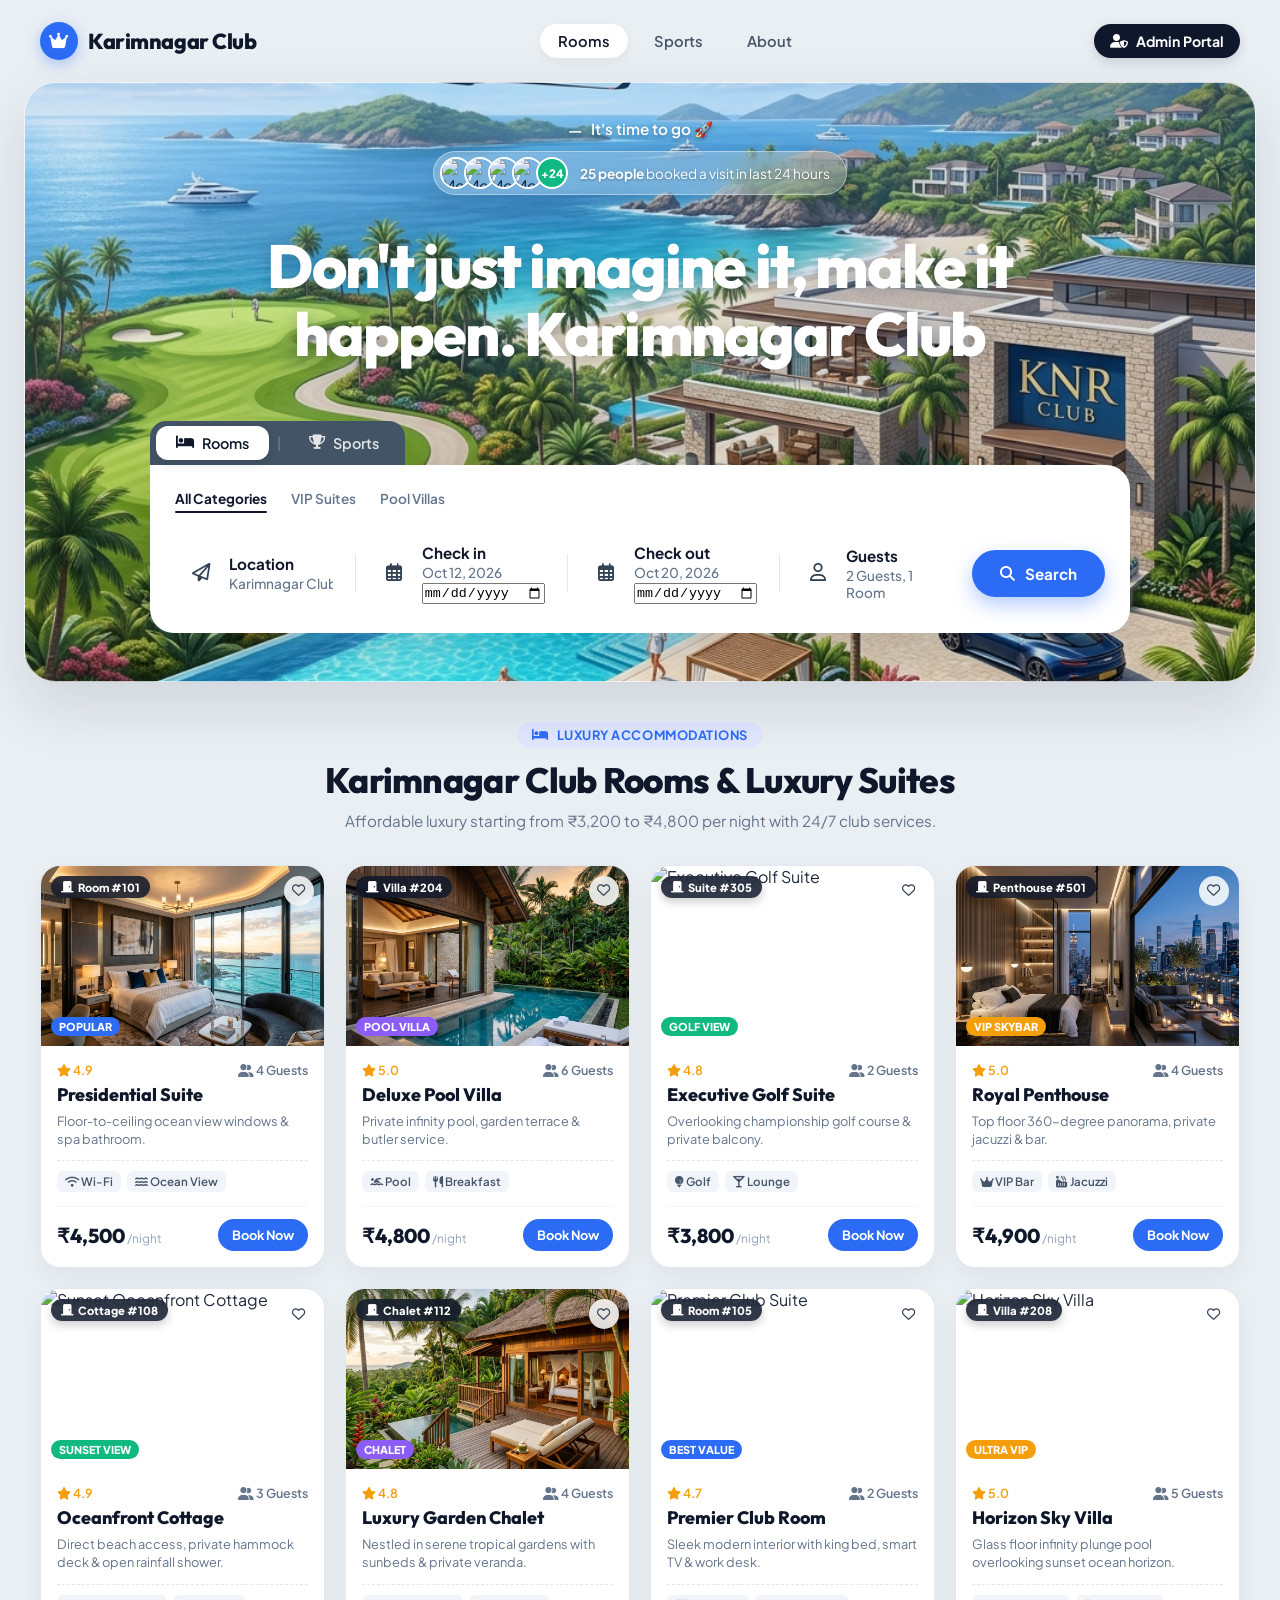
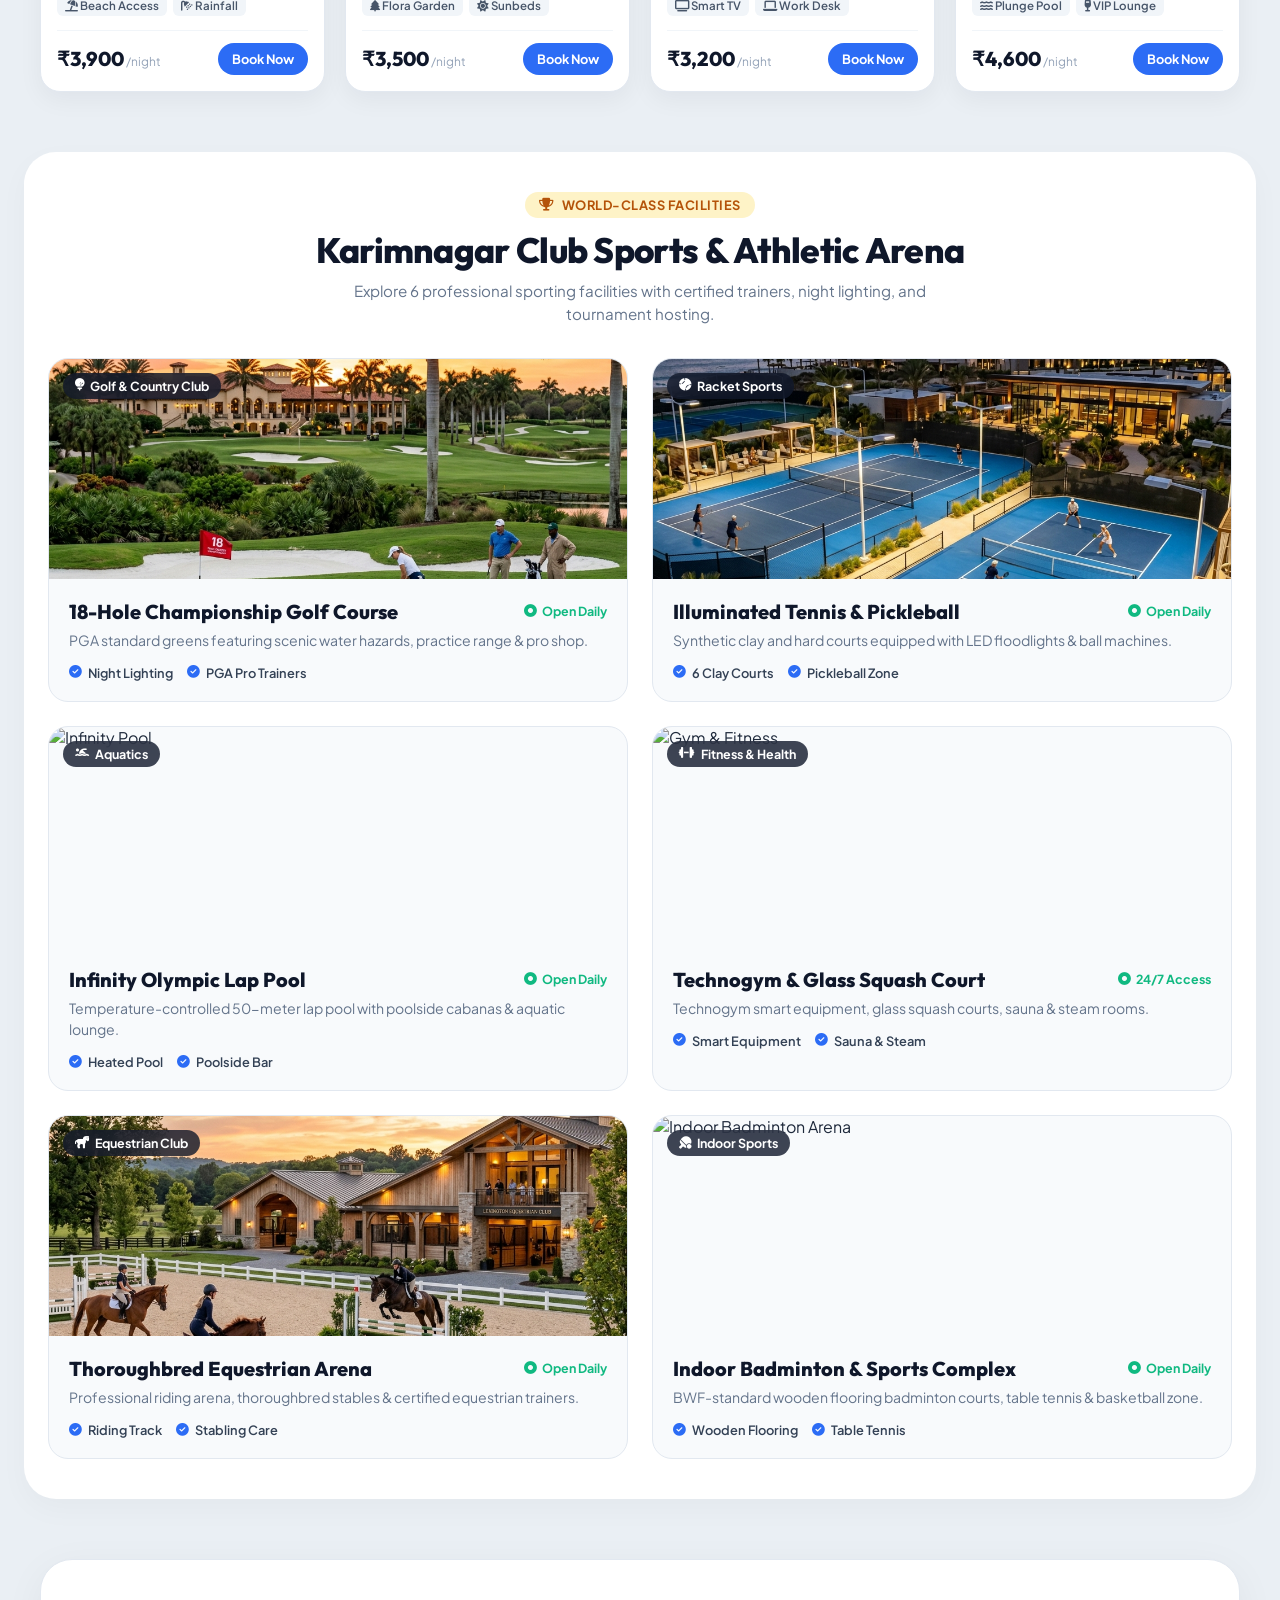
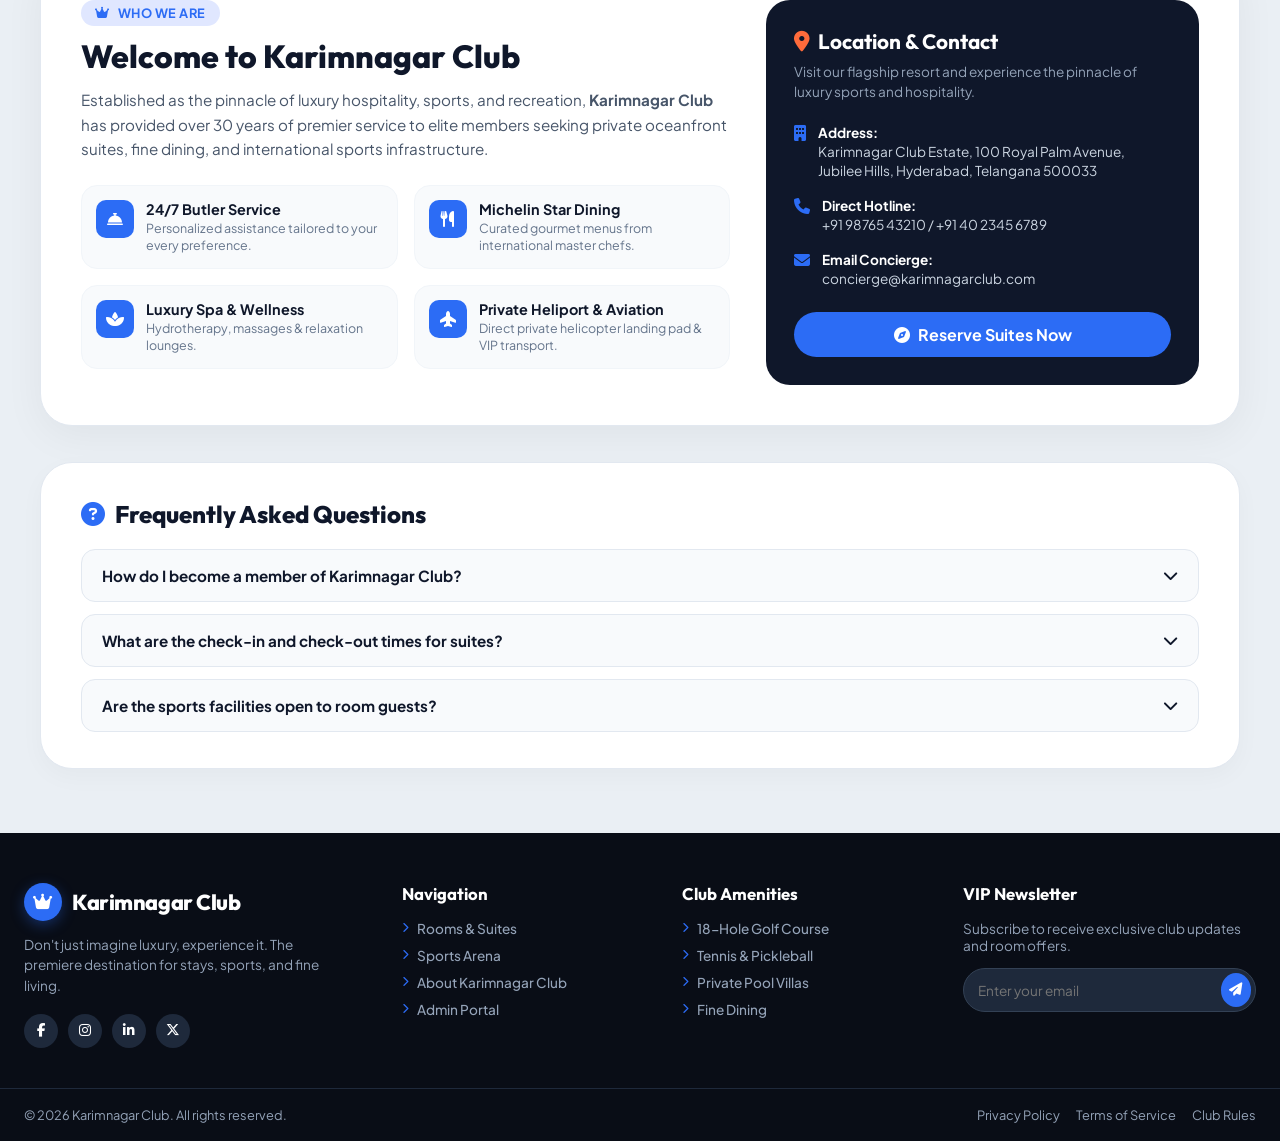
==== commit ba140d6e: "updated categories" ====
--- a/index.html
+++ b/index.html
@@ -1,4 +1,4 @@
-﻿<!DOCTYPE html>
+<!DOCTYPE html>
 <html lang="en">
 <head>
   <meta charset="UTF-8">
@@ -98,16 +98,12 @@
           <button class="search-tab-btn" data-tab="sports" role="tab" aria-selected="false">
             <i class="fa-solid fa-trophy"></i> Sports
           </button>
-          <div class="tab-divider">|</div>
-          <button class="search-tab-btn" data-tab="about" role="tab" aria-selected="false">
-            <i class="fa-solid fa-circle-info"></i> About
-          </button>
         </div>
 
         <!-- Main Input White Box -->
         <div class="search-box-card">
           
-          <div class="sub-category-filters">
+          <div class="sub-category-filters" id="subCategoryFilters">
             <button class="sub-filter-btn active" data-filter="all">All Categories</button>
             <button class="sub-filter-btn" data-filter="vip">VIP Suites</button>
             <button class="sub-filter-btn" data-filter="villas">Pool Villas</button>
--- a/styles.css
+++ b/styles.css
@@ -1,4 +1,4 @@
-﻿/* ==========================================================================
+/* ==========================================================================
    Karimnagar Club - Complete Stylesheet with Room Numbers Tag & Admin Link
    ========================================================================== */
 
@@ -687,12 +687,12 @@
 }
 
 .tab-content-section {
-  display: none;
+  display: block;
+  margin-bottom: 60px;
 }
 
 .tab-content-section.active-section {
   display: block;
-  animation: fadeInTab 0.4s ease-out forwards;
 }
 
 @keyframes fadeInTab {
@@ -1309,6 +1309,15 @@
   color: #94a3b8;
   margin-top: 64px;
   padding-top: 50px;
+  margin-left: -24px;
+  margin-right: -24px;
+}
+
+@media (max-width: 768px) {
+  .site-footer {
+    margin-left: -12px;
+    margin-right: -12px;
+  }
 }
 
 .footer-container {
